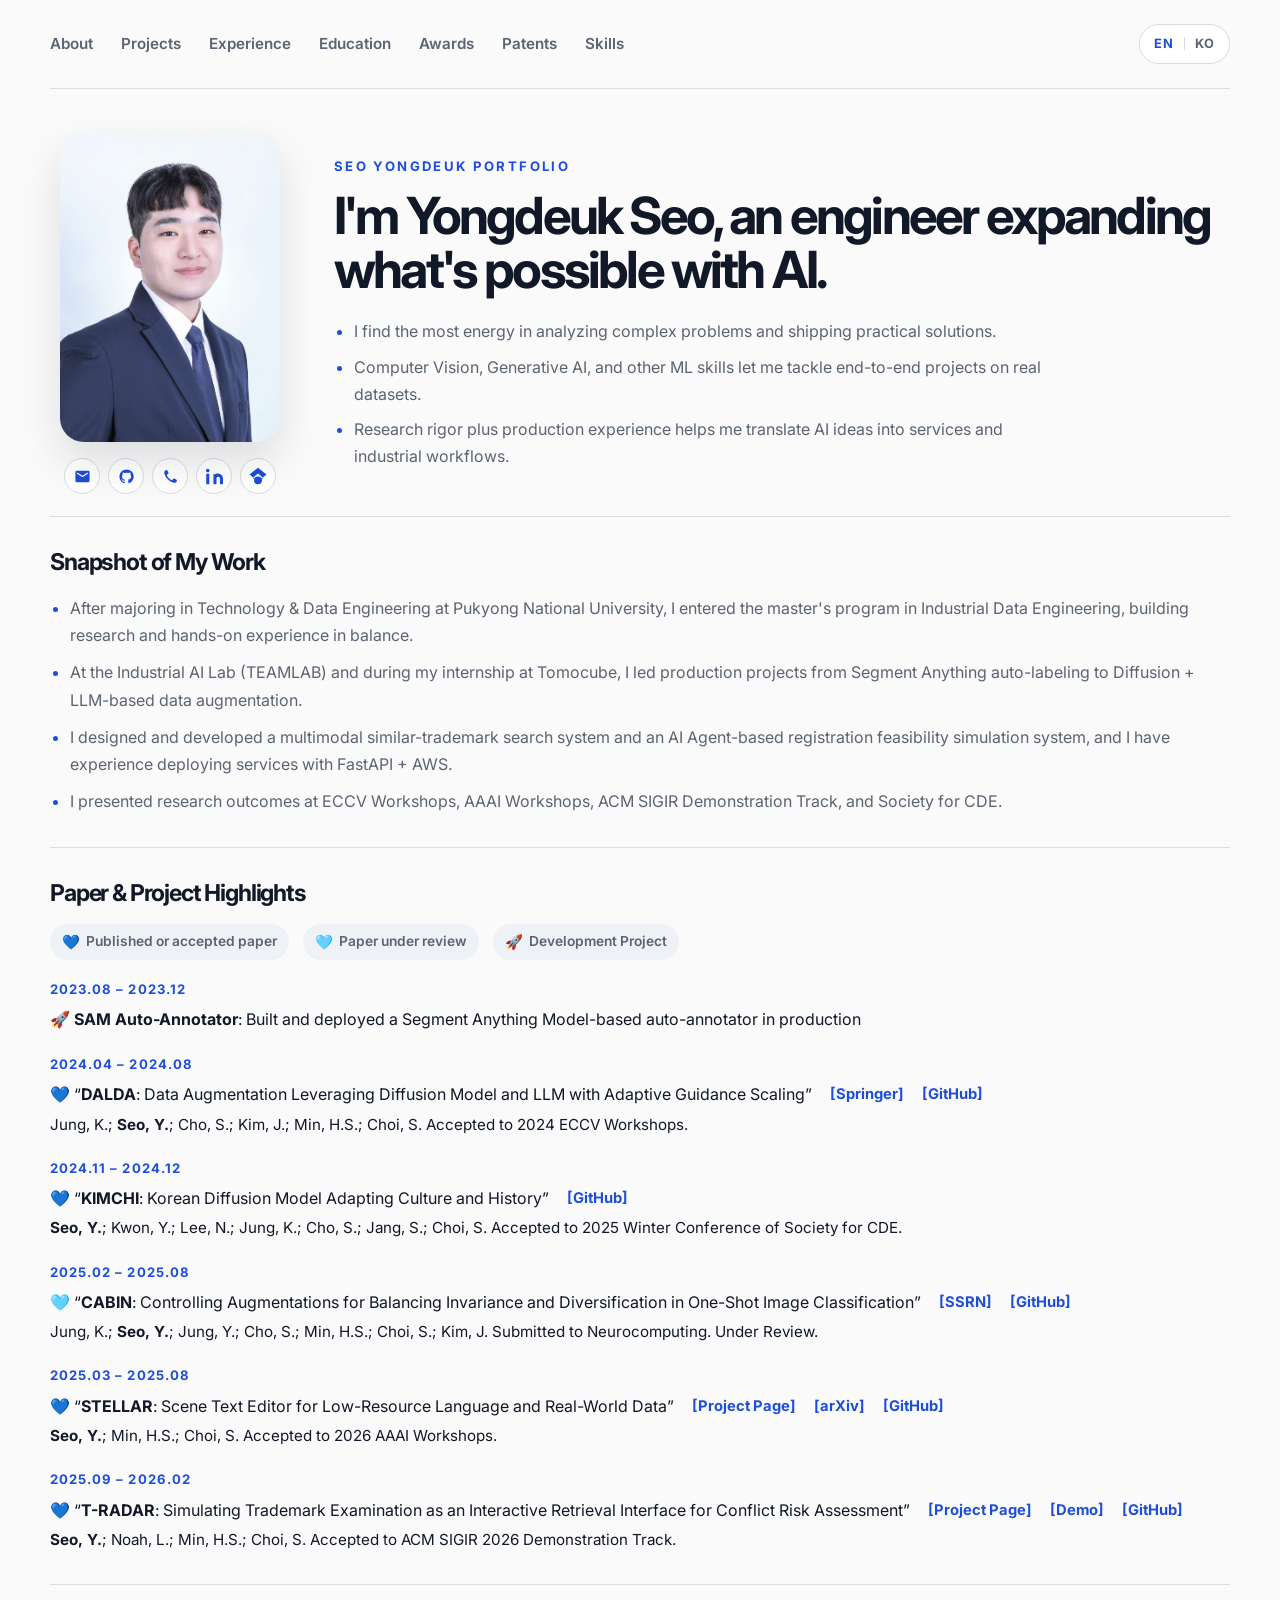
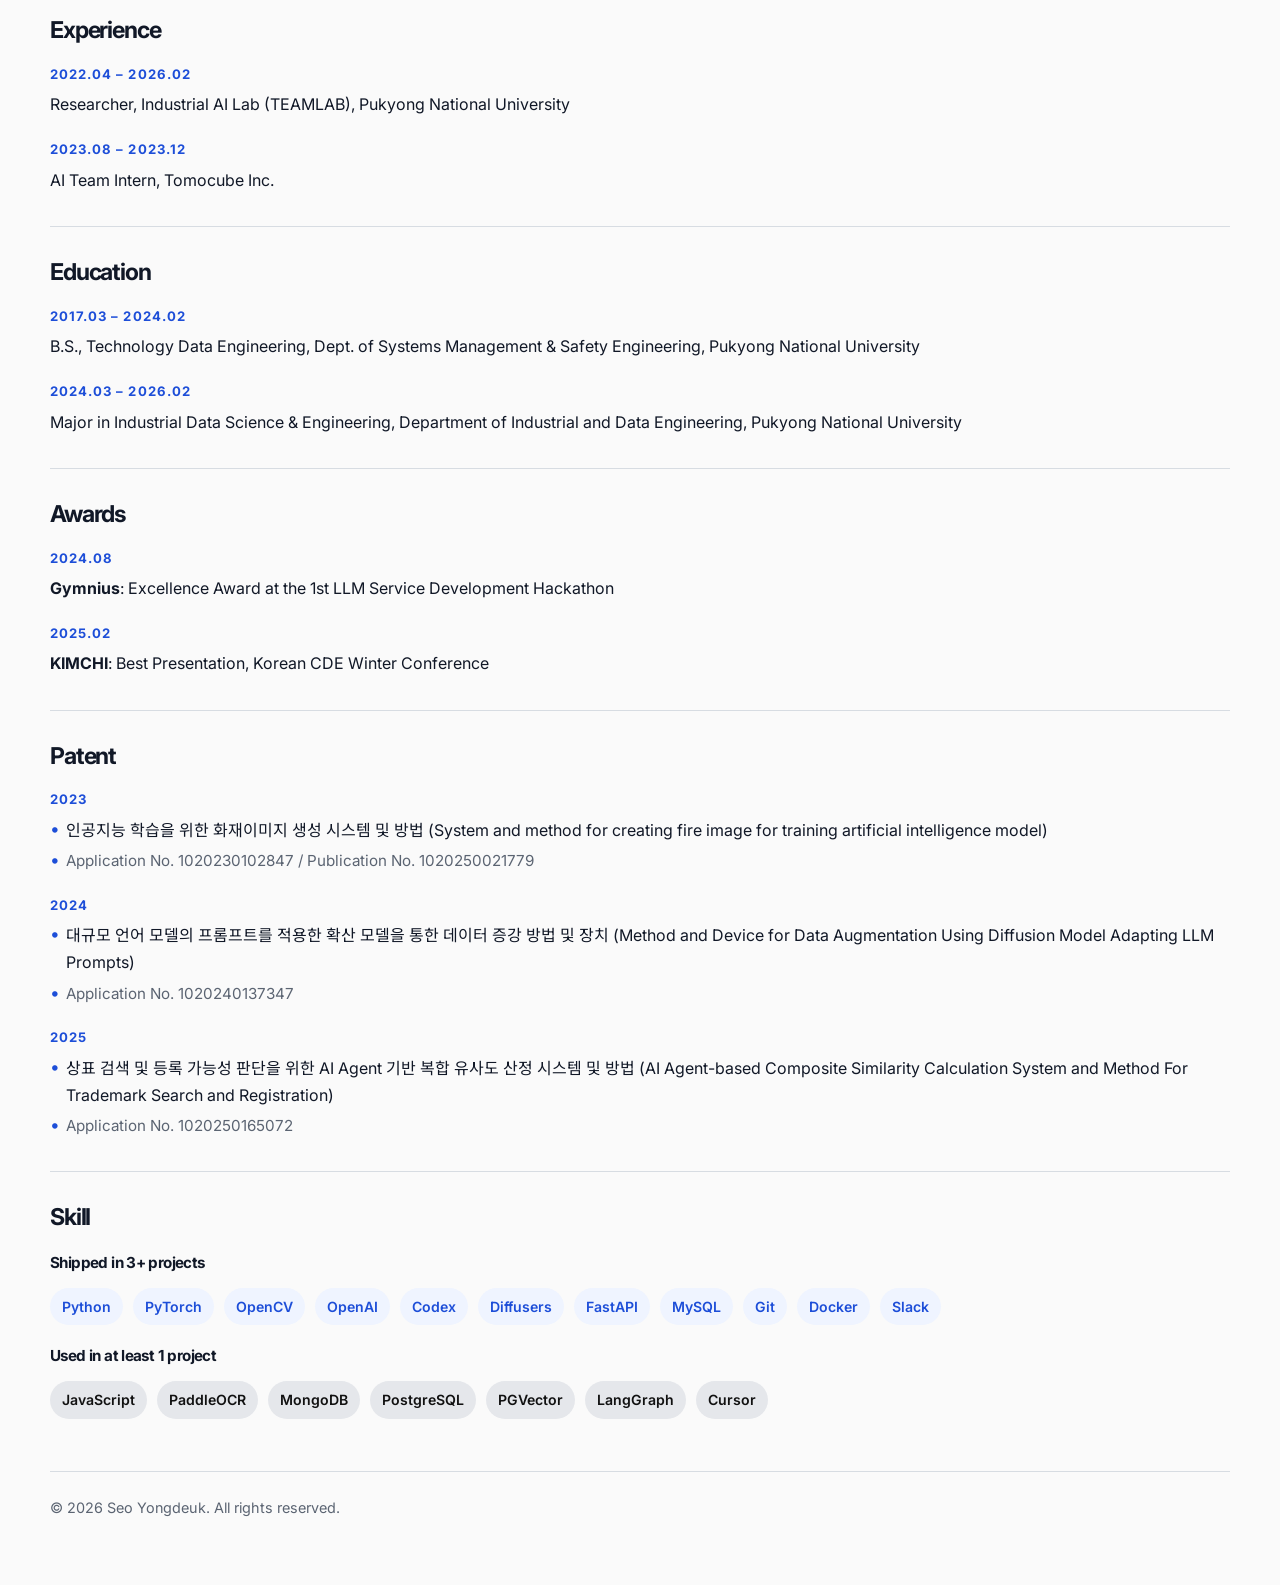
==== portfolio/index.html @ 084fa06e "Replace legacy portfolio with new portfolio page" ====
<!DOCTYPE html>
<html lang="en">
<head>
  <meta charset="utf-8">
  <meta name="viewport" content="width=device-width, initial-scale=1">
  <title>Yongdeuk Seo | Portfolio</title>
  <meta
    name="description"
    content="Browse Yongdeuk Seo's portfolio, research projects, experience, patents, and skills."
  >
  <link rel="preconnect" href="https://fonts.googleapis.com">
  <link rel="preconnect" href="https://fonts.gstatic.com" crossorigin>
  <link
    href="https://fonts.googleapis.com/css2?family=Inter:wght@400;500;600;700&family=Noto+Sans+KR:wght@400;500;600;700&display=swap"
    rel="stylesheet"
  >
  <link rel="stylesheet" href="./styles.css">
</head>
<body>
  <div class="page">
    <header class="hero">
      <div class="topbar">
        <nav class="topnav" aria-label="Section links">
          <a href="#about" data-nav-key="about">About</a>
          <a href="#projects" data-nav-key="projects">Projects</a>
          <a href="#experience" data-nav-key="experience">Experience</a>
          <a href="#education" data-nav-key="education">Education</a>
          <a href="#awards" data-nav-key="awards">Awards</a>
          <a href="#patents" data-nav-key="patents">Patents</a>
          <a href="#skills" data-nav-key="skills">Skills</a>
        </nav>
        <button class="lang-toggle" id="lang-toggle" type="button" aria-label="View in Korean">
          <span class="lang-option" data-lang-option="en">EN</span>
          <span class="lang-separator" aria-hidden="true"></span>
          <span class="lang-option" data-lang-option="ko">KO</span>
        </button>
      </div>

      <div class="hero-layout">
        <div class="profile-column">
          <button class="profile-photo-button" id="profile-photo-button" type="button" aria-label="Tap profile photo">
            <img src="./imgs/profile.jpg" alt="Yongdeuk Seo profile photo">
            <span class="thumbs-pop" aria-hidden="true">👍🏻</span>
          </button>

          <div class="contact-links" aria-label="Contact links">
            <a class="contact-icon-link" href="mailto:sod7050@gmail.com" aria-label="Send email">
              <svg viewBox="0 0 24 24" aria-hidden="true">
                <path d="M20 4H4a2 2 0 0 0-2 2v12a2 2 0 0 0 2 2h16a2 2 0 0 0 2-2V6a2 2 0 0 0-2-2Zm-.4 4.25-7.07 4.42a1 1 0 0 1-1.06 0L4.4 8.25A.85.85 0 0 1 5.3 6.8L12 11l6.7-4.2a.85.85 0 1 1 .9 1.45Z"/>
              </svg>
            </a>
            <a class="contact-icon-link" href="https://github.com/yongchoooon" target="_blank" rel="noreferrer noopener" aria-label="Open GitHub profile">
              <svg viewBox="0 0 24 24" aria-hidden="true">
                <path d="M12 2a10 10 0 0 0-3.16 19.49c.5.09.68-.22.68-.48v-1.68c-2.78.61-3.37-1.34-3.37-1.34-.46-1.16-1.12-1.47-1.12-1.47-.92-.62.07-.61.07-.61 1.02.07 1.56 1.05 1.56 1.05.9 1.55 2.36 1.1 2.94.84a2.13 2.13 0 0 1 .63-1.33c-2.22-.25-4.55-1.11-4.55-4.95a3.87 3.87 0 0 1 1.03-2.68 3.6 3.6 0 0 1 .1-2.64s.84-.27 2.75 1.02a9.4 9.4 0 0 1 5 0c1.91-1.29 2.75-1.02 2.75-1.02a3.6 3.6 0 0 1 .1 2.64 3.87 3.87 0 0 1 1.03 2.68c0 3.85-2.33 4.69-4.55 4.94a2.38 2.38 0 0 1 .68 1.84v2.72c0 .27.18.58.69.48A10 10 0 0 0 12 2Z"/>
              </svg>
            </a>
            <a class="contact-icon-link" href="tel:+821030468377" aria-label="Call phone number">
              <svg viewBox="0 0 24 24" aria-hidden="true">
                <path d="M20.52 16.67c-.68-.58-1.6-1.18-2.48-1.54-1.12-.46-1.82-.37-2.32.36l-.81 1.16c-.37.53-.86.68-1.42.48a12.35 12.35 0 0 1-6.6-6.6c-.2-.56-.05-1.05.48-1.42l1.16-.81c.73-.5.82-1.2.36-2.32a10.44 10.44 0 0 0-1.54-2.48C6.7 2.76 6.04 2.73 5.34 3.17L4.36 3.8c-.83.53-1.33 1.37-1.26 2.39.4 6.24 8.47 14.31 14.71 14.71 1.02.07 1.86-.43 2.39-1.26l.63-.98c.44-.7.41-1.36-.31-1.99Z"/>
              </svg>
            </a>
            <a class="contact-icon-link" href="https://www.linkedin.com/in/yongdeuk-seo-593b81262" target="_blank" rel="noreferrer noopener" aria-label="Open LinkedIn profile">
              <svg viewBox="0 0 24 24" aria-hidden="true">
                <path d="M4.98 3.5C4.98 4.88 3.87 6 2.5 6S0 4.88 0 3.5 1.12 1 2.5 1s2.48 1.12 2.48 2.5ZM.35 8h4.3v15H.35V8Zm7.07 0h4.12v2.05h.06c.57-1.08 1.98-2.22 4.08-2.22C20.05 7.83 24 10.2 24 15.3V23h-4.3v-6.83c0-1.63-.03-3.72-2.27-3.72-2.28 0-2.63 1.78-2.63 3.61V23h-4.3V8Z"/>
              </svg>
            </a>
            <a class="contact-icon-link scholar-link" href="https://scholar.google.co.kr/citations?user=XJD-jtUAAAAJ&hl=ko" target="_blank" rel="noreferrer noopener" aria-label="Open Google Scholar profile">
              <svg viewBox="0 0 24 24" aria-hidden="true">
                <path d="M12 2 1.8 10.28 12 18.56l10.2-8.28L12 2Zm0 7.08 6.35 5.2L12 19.46l-6.35-5.18L12 9.08Z"/>
                <path d="M12 22a4.76 4.76 0 1 0 0-9.52A4.76 4.76 0 0 0 12 22Z"/>
              </svg>
            </a>
          </div>
        </div>

        <div class="hero-copy">
          <p class="hero-eyebrow" id="hero-eyebrow"></p>
          <h1 class="hero-title" id="hero-title"></h1>
          <ul class="hero-bullets" id="hero-bullets"></ul>
        </div>
      </div>
    </header>

    <main>
      <section class="section" id="about">
        <h2 class="section-title" id="overview-title"></h2>
        <ul class="about-list" id="overview-list"></ul>
      </section>

      <section class="section" id="projects">
        <h2 class="section-title" id="projects-title"></h2>
        <div class="project-legend" id="projects-legend"></div>
        <div class="entry-list" id="projects-list"></div>
      </section>

      <section class="section" id="experience">
        <h2 class="section-title" id="experience-title"></h2>
        <div class="entry-list" id="experience-list"></div>
      </section>

      <section class="section" id="education">
        <h2 class="section-title" id="education-title"></h2>
        <div class="entry-list" id="education-list"></div>
      </section>

      <section class="section" id="awards">
        <h2 class="section-title" id="awards-title"></h2>
        <div class="entry-list" id="awards-list"></div>
      </section>

      <section class="section" id="patents">
        <h2 class="section-title" id="patents-title"></h2>
        <div class="entry-list" id="patents-list"></div>
      </section>

      <section class="section" id="skills">
        <h2 class="section-title" id="skills-title"></h2>
        <div class="skill-groups" id="skill-groups"></div>
      </section>
    </main>

    <footer class="footer" id="footer-text"></footer>
  </div>

  <script src="./app.js"></script>
</body>
</html>
---- portfolio/styles.css ----
:root {
  color-scheme: light;
  --page-bg: #fafafa;
  --panel: #ffffff;
  --text: #111827;
  --muted: #5b6472;
  --line: #d7dce2;
  --accent: #1d4ed8;
  --accent-soft: #eff4ff;
  --shadow: 0 20px 40px rgba(15, 23, 42, 0.12);
}

* {
  box-sizing: border-box;
}

html {
  scroll-behavior: smooth;
}

body {
  margin: 0;
  background: var(--page-bg);
  color: var(--text);
  font-family: "Inter", "Noto Sans KR", -apple-system, BlinkMacSystemFont, "Segoe UI", sans-serif;
  line-height: 1.7;
}

a {
  color: inherit;
  text-decoration: none;
}

button {
  font: inherit;
}

.page {
  width: min(1180px, calc(100vw - 48px));
  margin: 0 auto;
  padding: 24px 0 64px;
}

.topbar {
  display: flex;
  align-items: center;
  justify-content: space-between;
  gap: 20px;
  padding-bottom: 24px;
  border-bottom: 1px solid var(--line);
}

.topnav {
  display: flex;
  flex-wrap: wrap;
  gap: 28px;
}

.topnav a {
  font-size: 0.95rem;
  font-weight: 600;
  color: var(--muted);
}

.topnav a:hover,
.topnav a:focus-visible {
  color: var(--accent);
}

.lang-toggle {
  display: inline-flex;
  align-items: center;
  gap: 10px;
  padding: 8px 14px;
  border: 1px solid var(--line);
  border-radius: 999px;
  background: #fff;
  color: var(--muted);
  cursor: pointer;
}

.lang-option {
  font-size: 0.8rem;
  font-weight: 700;
  letter-spacing: 0.08em;
}

.lang-separator {
  width: 1px;
  height: 13px;
  background: var(--line);
}

.lang-toggle[data-active-lang="en"] [data-lang-option="en"],
.lang-toggle[data-active-lang="ko"] [data-lang-option="ko"] {
  color: var(--accent);
}

.hero-layout {
  display: grid;
  grid-template-columns: 240px minmax(0, 1fr);
  gap: 44px;
  align-items: center;
  padding-top: 42px;
  padding-bottom: 22px;
}

.profile-column {
  display: grid;
  gap: 16px;
  justify-items: center;
}

.profile-photo-button {
  position: relative;
  width: 220px;
  border: 0;
  border-radius: 24px;
  padding: 0;
  background: transparent;
  box-shadow: var(--shadow);
  cursor: pointer;
  overflow: hidden;
}

.profile-photo-button img {
  display: block;
  width: 100%;
  height: auto;
  cursor: pointer;
}

.thumbs-pop {
  position: absolute;
  top: 50%;
  left: 50%;
  font-size: 2.6rem;
  opacity: 0;
  pointer-events: none;
  transform: translate(-50%, -30%) scale(0.5);
  filter: drop-shadow(0 8px 12px rgba(0, 0, 0, 0.25));
}

.thumbs-pop.is-active {
  animation: thumbs-burst 0.9s ease-out forwards;
}

@keyframes thumbs-burst {
  0% {
    transform: translate(-50%, -30%) scale(0.4) rotate(0deg);
    opacity: 0;
  }

  25% {
    transform: translate(-50%, -70%) scale(1.05) rotate(-12deg);
    opacity: 1;
  }

  55% {
    transform: translate(-46%, -105%) scale(1) rotate(10deg);
    opacity: 1;
  }

  100% {
    transform: translate(-50%, -160%) scale(1) rotate(0deg);
    opacity: 0;
  }
}

.hero-copy {
  min-width: 0;
}

.hero-eyebrow {
  margin: 0 0 12px;
  font-size: 0.82rem;
  font-weight: 700;
  letter-spacing: 0.18em;
  text-transform: uppercase;
  color: var(--accent);
}

.hero-title {
  margin: 0;
  font-size: clamp(2.15rem, 4vw, 3.4rem);
  line-height: 1.05;
  letter-spacing: -0.055em;
}

.hero-bullets {
  margin: 22px 0 0;
  padding-left: 20px;
  max-width: 72ch;
  color: var(--muted);
  display: grid;
  gap: 8px;
}

.hero-bullets li::marker,
.about-list li::marker {
  color: var(--accent);
}

.contact-links {
  display: flex;
  flex-wrap: wrap;
  justify-content: center;
  gap: 8px;
}

.contact-icon-link {
  display: inline-flex;
  align-items: center;
  justify-content: center;
  width: 36px;
  height: 36px;
  border: 1px solid var(--line);
  border-radius: 999px;
  background: var(--panel);
  color: var(--accent);
  transition: transform 0.2s ease, border-color 0.2s ease, background-color 0.2s ease;
}

.contact-icon-link svg {
  width: 17px;
  height: 17px;
  fill: currentColor;
}

.contact-icon-link:hover,
.contact-icon-link:focus-visible {
  background: var(--accent-soft);
  border-color: rgba(29, 78, 216, 0.35);
  transform: translateY(-2px);
}

.scholar-link svg {
  width: 20px;
  height: 20px;
}

.section {
  padding: 32px 0;
  border-top: 1px solid var(--line);
}

.section-title {
  margin: 0;
  font-size: 1.45rem;
  line-height: 1.2;
  letter-spacing: -0.05em;
}

.about-list {
  margin: 18px 0 0;
  padding-left: 20px;
  display: grid;
  gap: 10px;
  color: var(--muted);
}

.about-list strong,
.entry-text strong {
  color: var(--text);
  font-weight: 700;
}

.entry-list {
  margin-top: 18px;
  display: grid;
  gap: 20px;
}

.project-legend {
  display: flex;
  flex-wrap: wrap;
  gap: 10px 14px;
  margin-top: 16px;
}

.project-legend-badge {
  display: inline-flex;
  align-items: center;
  gap: 6px;
  padding: 6px 12px;
  border-radius: 999px;
  background: #eef2f7;
  color: var(--muted);
  font-size: 0.86rem;
  font-weight: 600;
}

.project-legend-icon {
  font-size: 0.9rem;
  line-height: 1;
}

.entry-date {
  display: block;
  margin-bottom: 6px;
  font-size: 0.82rem;
  font-weight: 700;
  letter-spacing: 0.08em;
  text-transform: uppercase;
  color: var(--accent);
}

.entry-text {
  margin: 0;
  color: var(--text);
  font-size: 1rem;
}

.project-title-row {
  display: flex;
  flex-wrap: wrap;
  align-items: center;
  gap: 0 8px;
}

.project-title-text {
  min-width: 0;
}

.project-meta {
  margin: 4px 0 0;
  color: var(--text);
  font-size: 0.95rem;
  font-weight: 400;
  line-height: 1.6;
}

.project-meta strong {
  color: var(--text);
  font-weight: 700;
}

.patent-line {
  position: relative;
  margin: 0;
  padding-left: 16px;
}

.patent-line::before {
  content: '•';
  position: absolute;
  left: 0;
  top: 0.18em;
  color: var(--accent);
  font-size: 1.1rem;
  line-height: 1;
}

.patent-meta {
  margin-top: 4px;
  color: var(--muted);
  font-size: 0.95rem;
}

.entry-link {
  display: inline-flex;
  align-items: center;
  margin-left: 10px;
  font-size: 0.92rem;
  font-weight: 700;
  color: var(--accent);
  white-space: nowrap;
}

.skill-groups {
  margin-top: 18px;
  display: grid;
  gap: 18px;
}

.skill-group-title {
  margin: 0 0 12px;
  font-size: 0.95rem;
  font-weight: 700;
  letter-spacing: -0.04em;
}

.tag-list {
  display: flex;
  flex-wrap: wrap;
  gap: 10px;
}

.skill-tag {
  display: inline-flex;
  align-items: center;
  padding: 7px 12px;
  border-radius: 999px;
  background: var(--accent-soft);
  color: var(--accent);
  font-size: 0.88rem;
  font-weight: 600;
}

.skill-tag-secondary {
  background: #e5e7eb;
  color: #111111;
}

.footer {
  margin-top: 20px;
  padding-top: 24px;
  border-top: 1px solid var(--line);
  font-size: 0.9rem;
  color: var(--muted);
}

@media (max-width: 640px) {
  .page {
    width: min(100vw - 32px, 1180px);
  }

  .topbar {
    display: grid;
    gap: 16px;
  }

  .lang-toggle {
    width: fit-content;
  }

  .hero-layout {
    grid-template-columns: 1fr;
    gap: 28px;
    padding-top: 32px;
  }

  .profile-photo-button {
    width: 200px;
  }
}
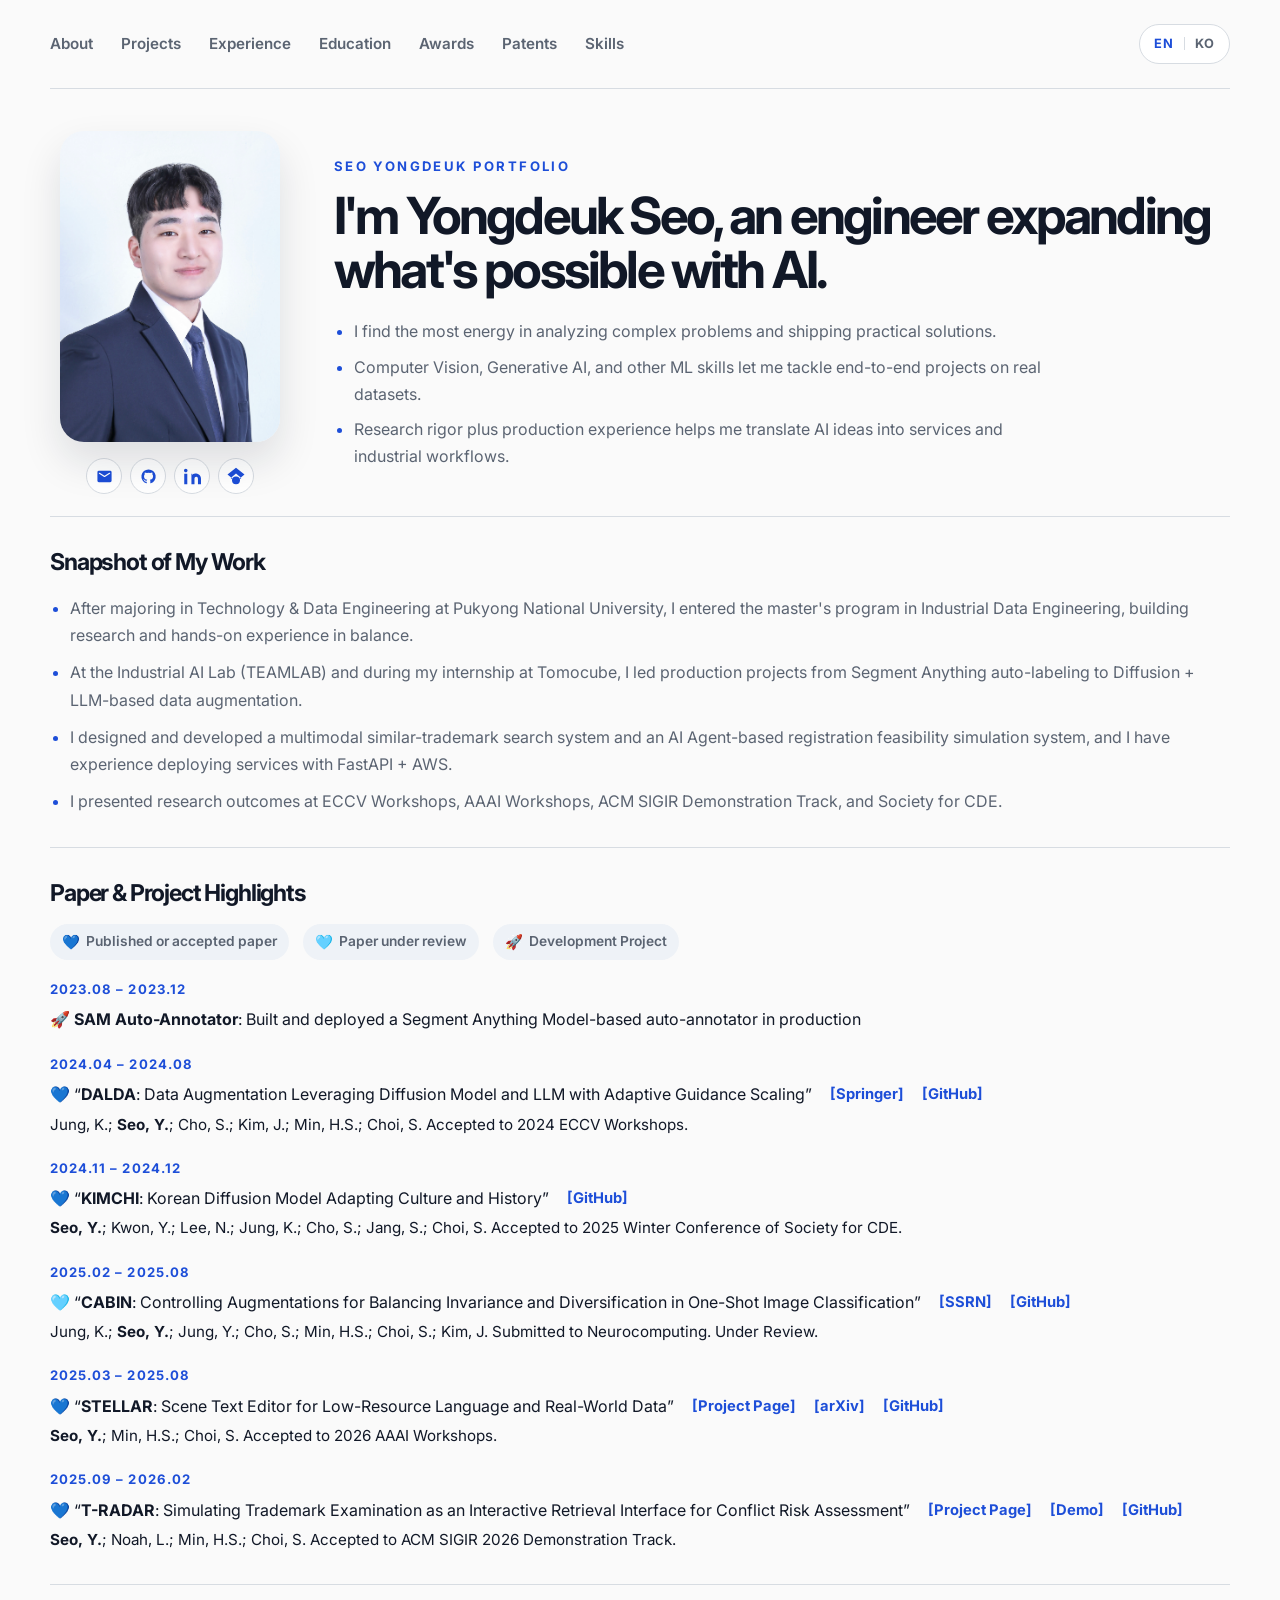
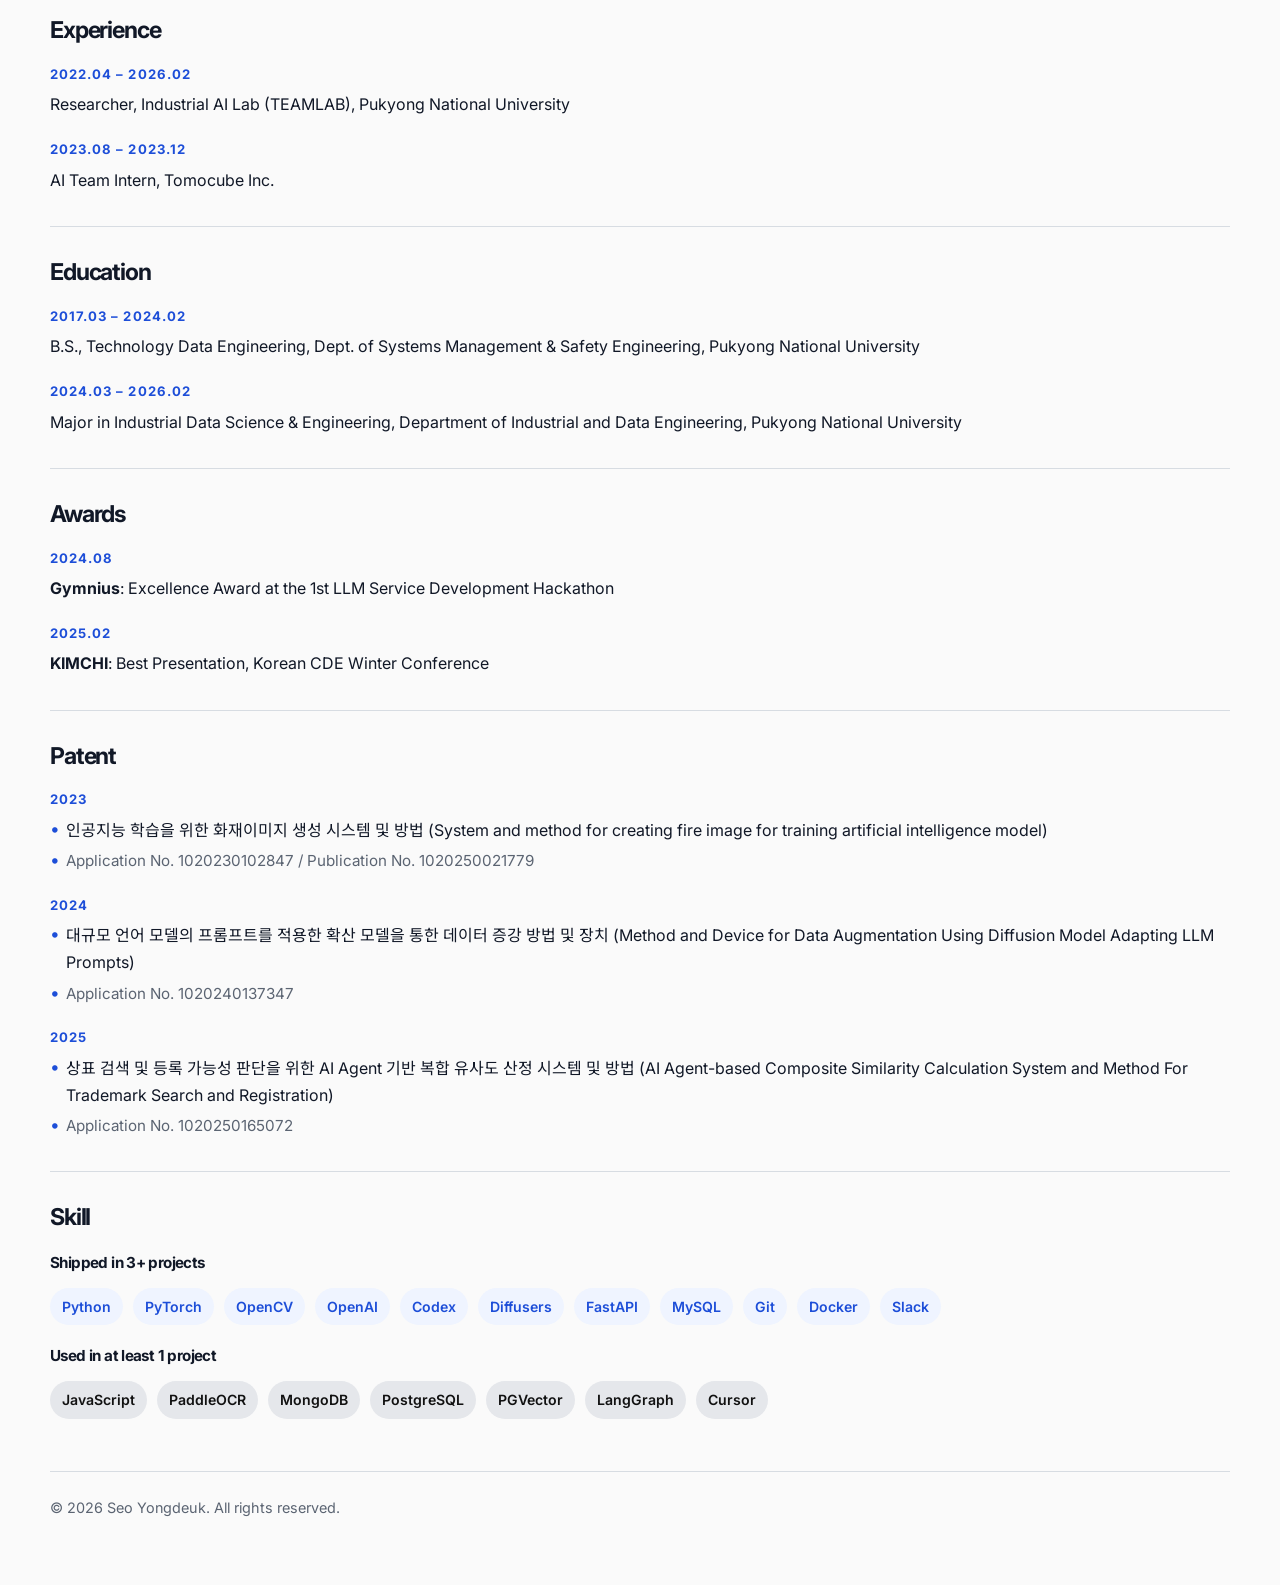
==== commit db4bef1b: "Remove phone contact button from portfolio" ====
--- a/portfolio/index.html
+++ b/portfolio/index.html
@@ -52,11 +52,6 @@
             <a class="contact-icon-link" href="https://github.com/yongchoooon" target="_blank" rel="noreferrer noopener" aria-label="Open GitHub profile">
               <svg viewBox="0 0 24 24" aria-hidden="true">
                 <path d="M12 2a10 10 0 0 0-3.16 19.49c.5.09.68-.22.68-.48v-1.68c-2.78.61-3.37-1.34-3.37-1.34-.46-1.16-1.12-1.47-1.12-1.47-.92-.62.07-.61.07-.61 1.02.07 1.56 1.05 1.56 1.05.9 1.55 2.36 1.1 2.94.84a2.13 2.13 0 0 1 .63-1.33c-2.22-.25-4.55-1.11-4.55-4.95a3.87 3.87 0 0 1 1.03-2.68 3.6 3.6 0 0 1 .1-2.64s.84-.27 2.75 1.02a9.4 9.4 0 0 1 5 0c1.91-1.29 2.75-1.02 2.75-1.02a3.6 3.6 0 0 1 .1 2.64 3.87 3.87 0 0 1 1.03 2.68c0 3.85-2.33 4.69-4.55 4.94a2.38 2.38 0 0 1 .68 1.84v2.72c0 .27.18.58.69.48A10 10 0 0 0 12 2Z"/>
-              </svg>
-            </a>
-            <a class="contact-icon-link" href="tel:+821030468377" aria-label="Call phone number">
-              <svg viewBox="0 0 24 24" aria-hidden="true">
-                <path d="M20.52 16.67c-.68-.58-1.6-1.18-2.48-1.54-1.12-.46-1.82-.37-2.32.36l-.81 1.16c-.37.53-.86.68-1.42.48a12.35 12.35 0 0 1-6.6-6.6c-.2-.56-.05-1.05.48-1.42l1.16-.81c.73-.5.82-1.2.36-2.32a10.44 10.44 0 0 0-1.54-2.48C6.7 2.76 6.04 2.73 5.34 3.17L4.36 3.8c-.83.53-1.33 1.37-1.26 2.39.4 6.24 8.47 14.31 14.71 14.71 1.02.07 1.86-.43 2.39-1.26l.63-.98c.44-.7.41-1.36-.31-1.99Z"/>
               </svg>
             </a>
             <a class="contact-icon-link" href="https://www.linkedin.com/in/yongdeuk-seo-593b81262" target="_blank" rel="noreferrer noopener" aria-label="Open LinkedIn profile">
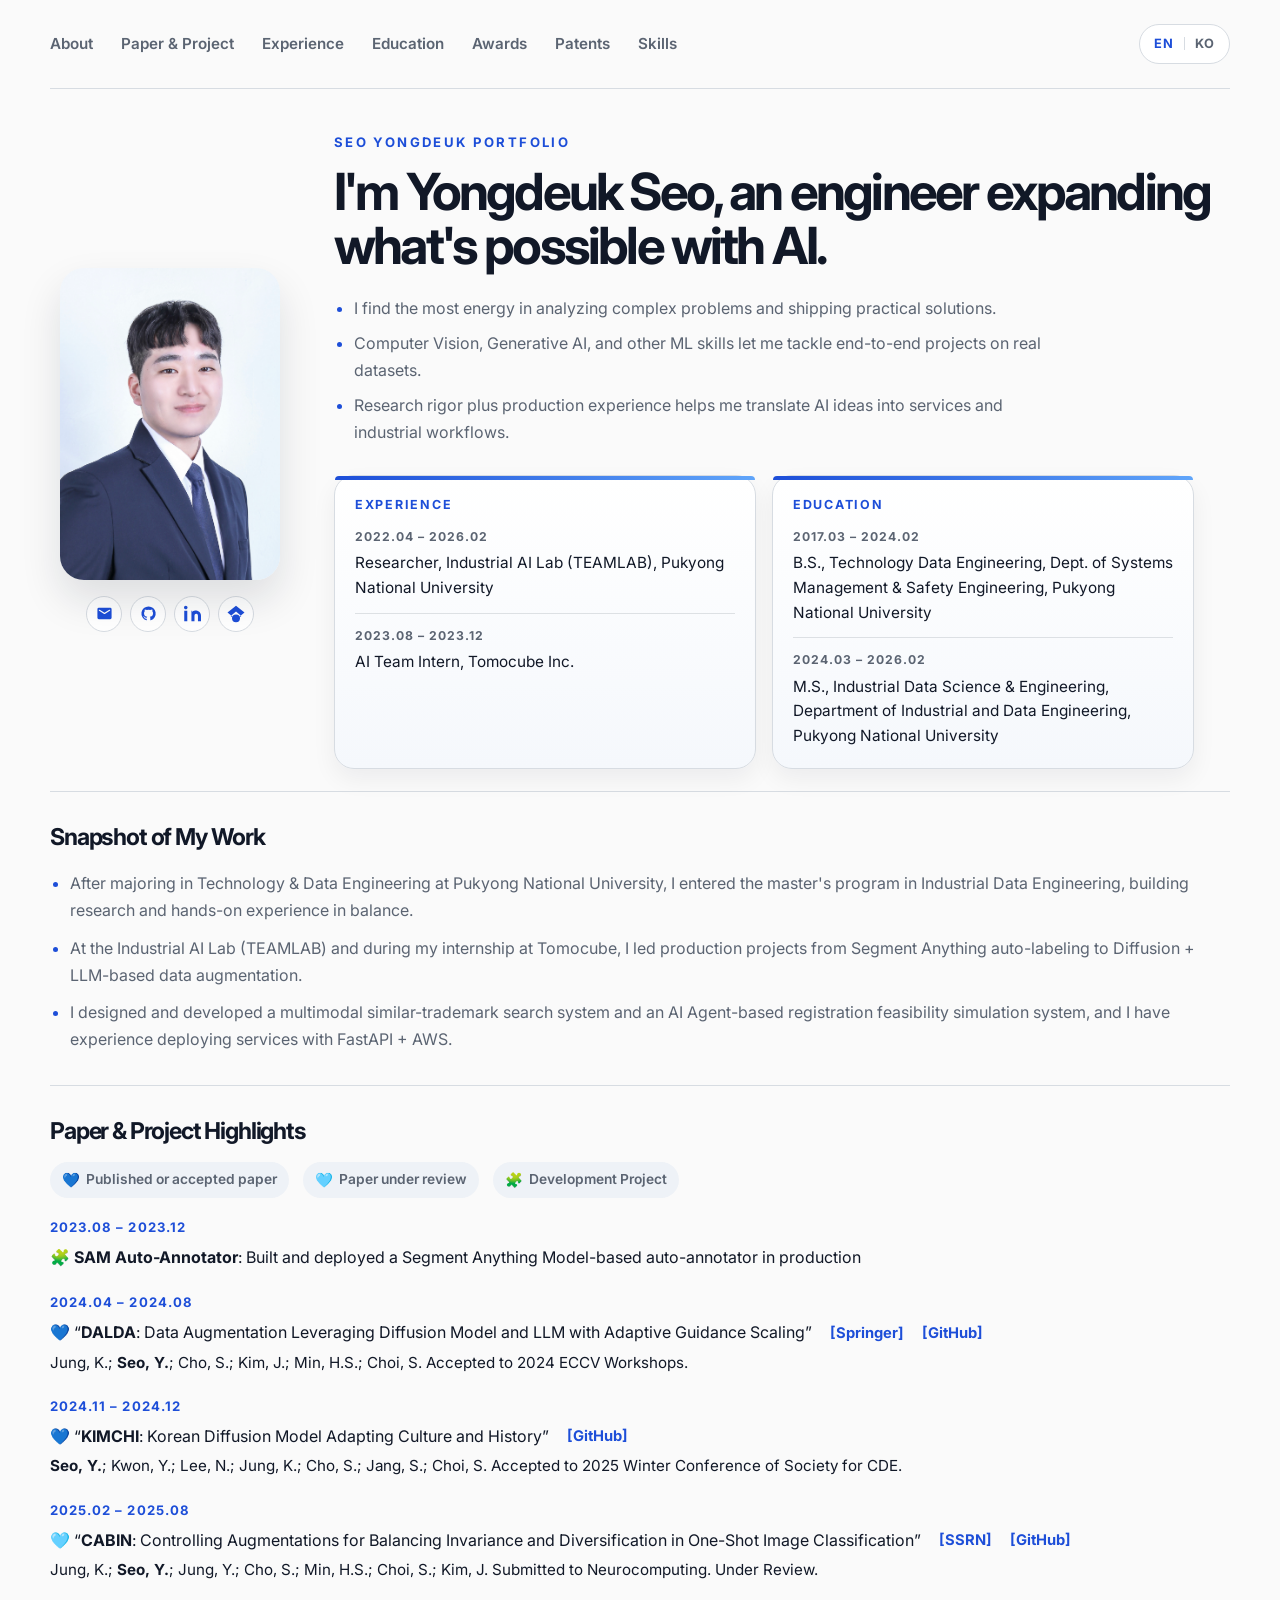
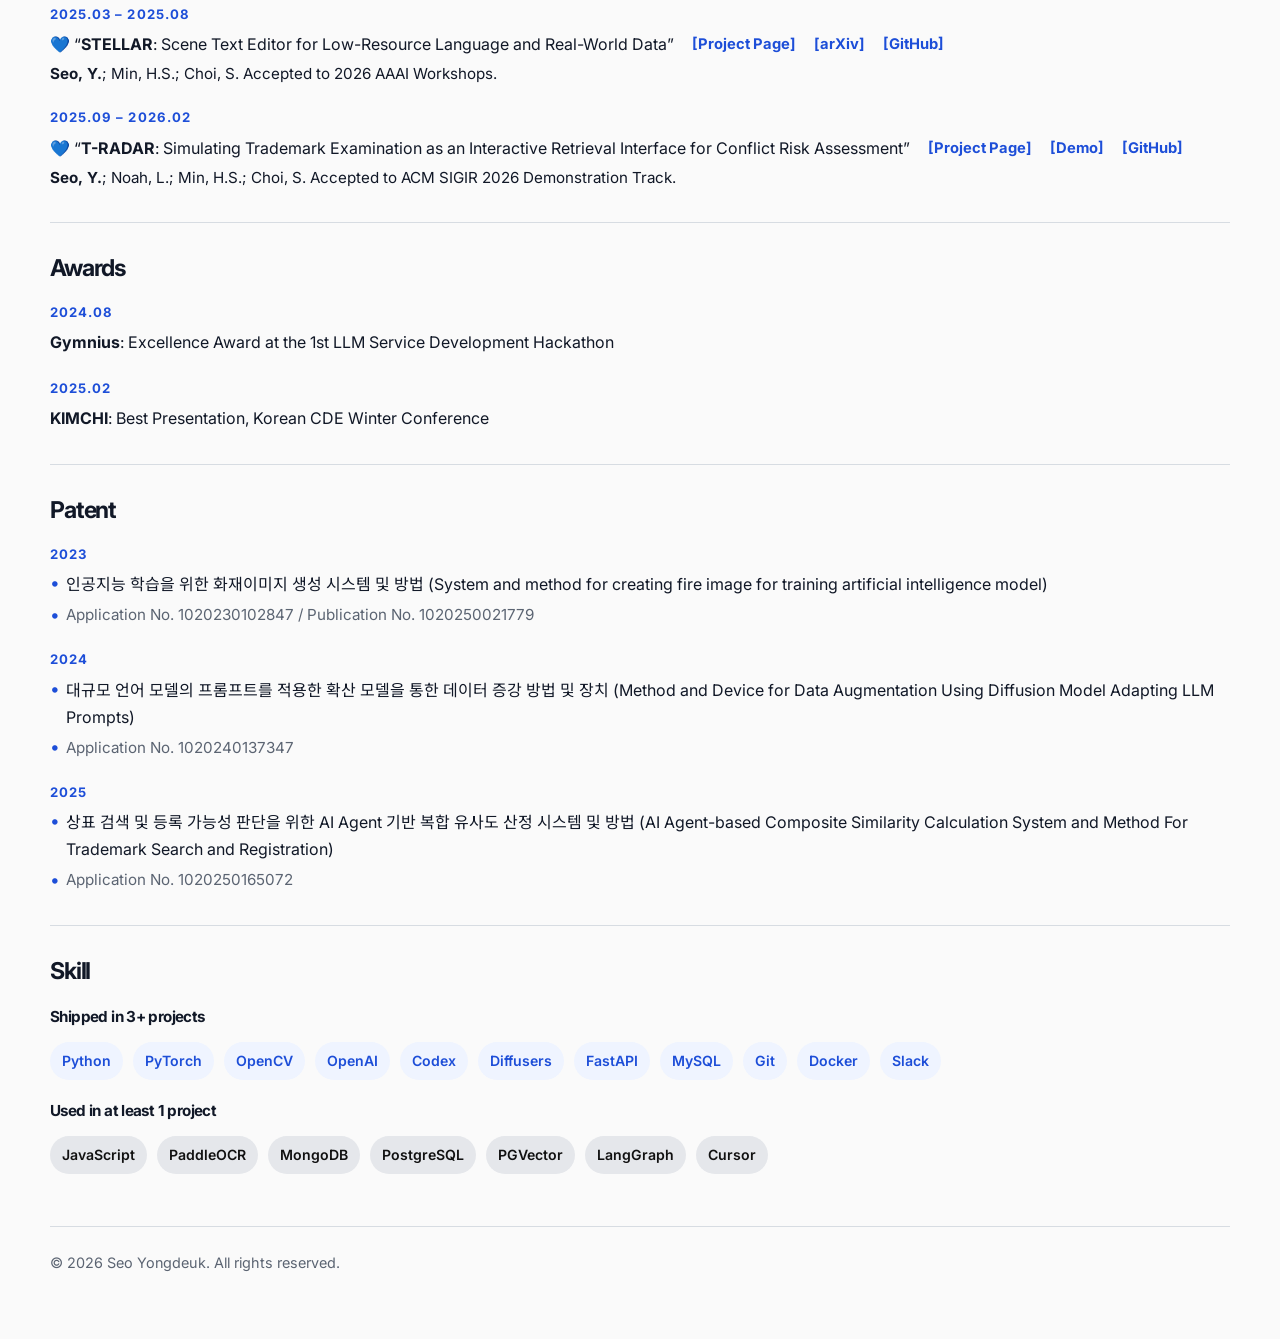
==== commit f73b804a: "Update portfolio hero summary layout" ====
--- a/portfolio/index.html
+++ b/portfolio/index.html
@@ -72,6 +72,16 @@
           <p class="hero-eyebrow" id="hero-eyebrow"></p>
           <h1 class="hero-title" id="hero-title"></h1>
           <ul class="hero-bullets" id="hero-bullets"></ul>
+          <div class="hero-profile-grid">
+            <section class="hero-profile-card" aria-labelledby="hero-experience-title">
+              <p class="hero-profile-heading" id="hero-experience-title"></p>
+              <div class="hero-profile-list" id="hero-experience-list"></div>
+            </section>
+            <section class="hero-profile-card" aria-labelledby="hero-education-title">
+              <p class="hero-profile-heading" id="hero-education-title"></p>
+              <div class="hero-profile-list" id="hero-education-list"></div>
+            </section>
+          </div>
         </div>
       </div>
     </header>
@@ -88,6 +98,7 @@
         <div class="entry-list" id="projects-list"></div>
       </section>
 
+      <!--
       <section class="section" id="experience">
         <h2 class="section-title" id="experience-title"></h2>
         <div class="entry-list" id="experience-list"></div>
@@ -97,6 +108,7 @@
         <h2 class="section-title" id="education-title"></h2>
         <div class="entry-list" id="education-list"></div>
       </section>
+      -->
 
       <section class="section" id="awards">
         <h2 class="section-title" id="awards-title"></h2>
--- a/portfolio/styles.css
+++ b/portfolio/styles.css
@@ -201,6 +201,78 @@
   color: var(--accent);
 }
 
+.hero-profile-grid {
+  margin-top: 28px;
+  display: grid;
+  grid-template-columns: repeat(2, minmax(0, 1fr));
+  gap: 16px;
+  max-width: 860px;
+}
+
+.hero-profile-card {
+  position: relative;
+  padding: 18px 20px 20px;
+  border: 1px solid var(--line);
+  border-radius: 20px;
+  background: linear-gradient(180deg, #ffffff 0%, #f5f8fc 100%);
+  box-shadow: 0 10px 24px rgba(15, 23, 42, 0.06);
+}
+
+.hero-profile-card::before {
+  content: '';
+  position: absolute;
+  top: 0;
+  left: 0;
+  right: 0;
+  height: 4px;
+  border-radius: 20px 20px 0 0;
+  background: linear-gradient(90deg, var(--accent) 0%, #60a5fa 100%);
+}
+
+.hero-profile-heading {
+  margin: 0 0 12px;
+  font-size: 0.78rem;
+  font-weight: 700;
+  letter-spacing: 0.14em;
+  text-transform: uppercase;
+  color: var(--accent);
+}
+
+.hero-profile-list {
+  display: grid;
+  gap: 12px;
+}
+
+.hero-profile-item {
+  display: grid;
+  gap: 4px;
+}
+
+.hero-profile-item + .hero-profile-item {
+  padding-top: 12px;
+  border-top: 1px solid rgba(91, 100, 114, 0.18);
+}
+
+.hero-profile-date {
+  font-size: 0.76rem;
+  font-weight: 700;
+  letter-spacing: 0.08em;
+  text-transform: uppercase;
+  color: var(--muted);
+}
+
+.hero-profile-text {
+  margin: 0;
+  color: var(--text);
+  font-size: 0.96rem;
+  line-height: 1.6;
+}
+
+.hero-profile-text strong {
+  color: var(--text);
+  font-weight: 700;
+}
+
 .contact-links {
   display: flex;
   flex-wrap: wrap;
@@ -430,6 +502,10 @@
     padding-top: 32px;
   }
 
+  .hero-profile-grid {
+    grid-template-columns: 1fr;
+  }
+
   .profile-photo-button {
     width: 200px;
   }
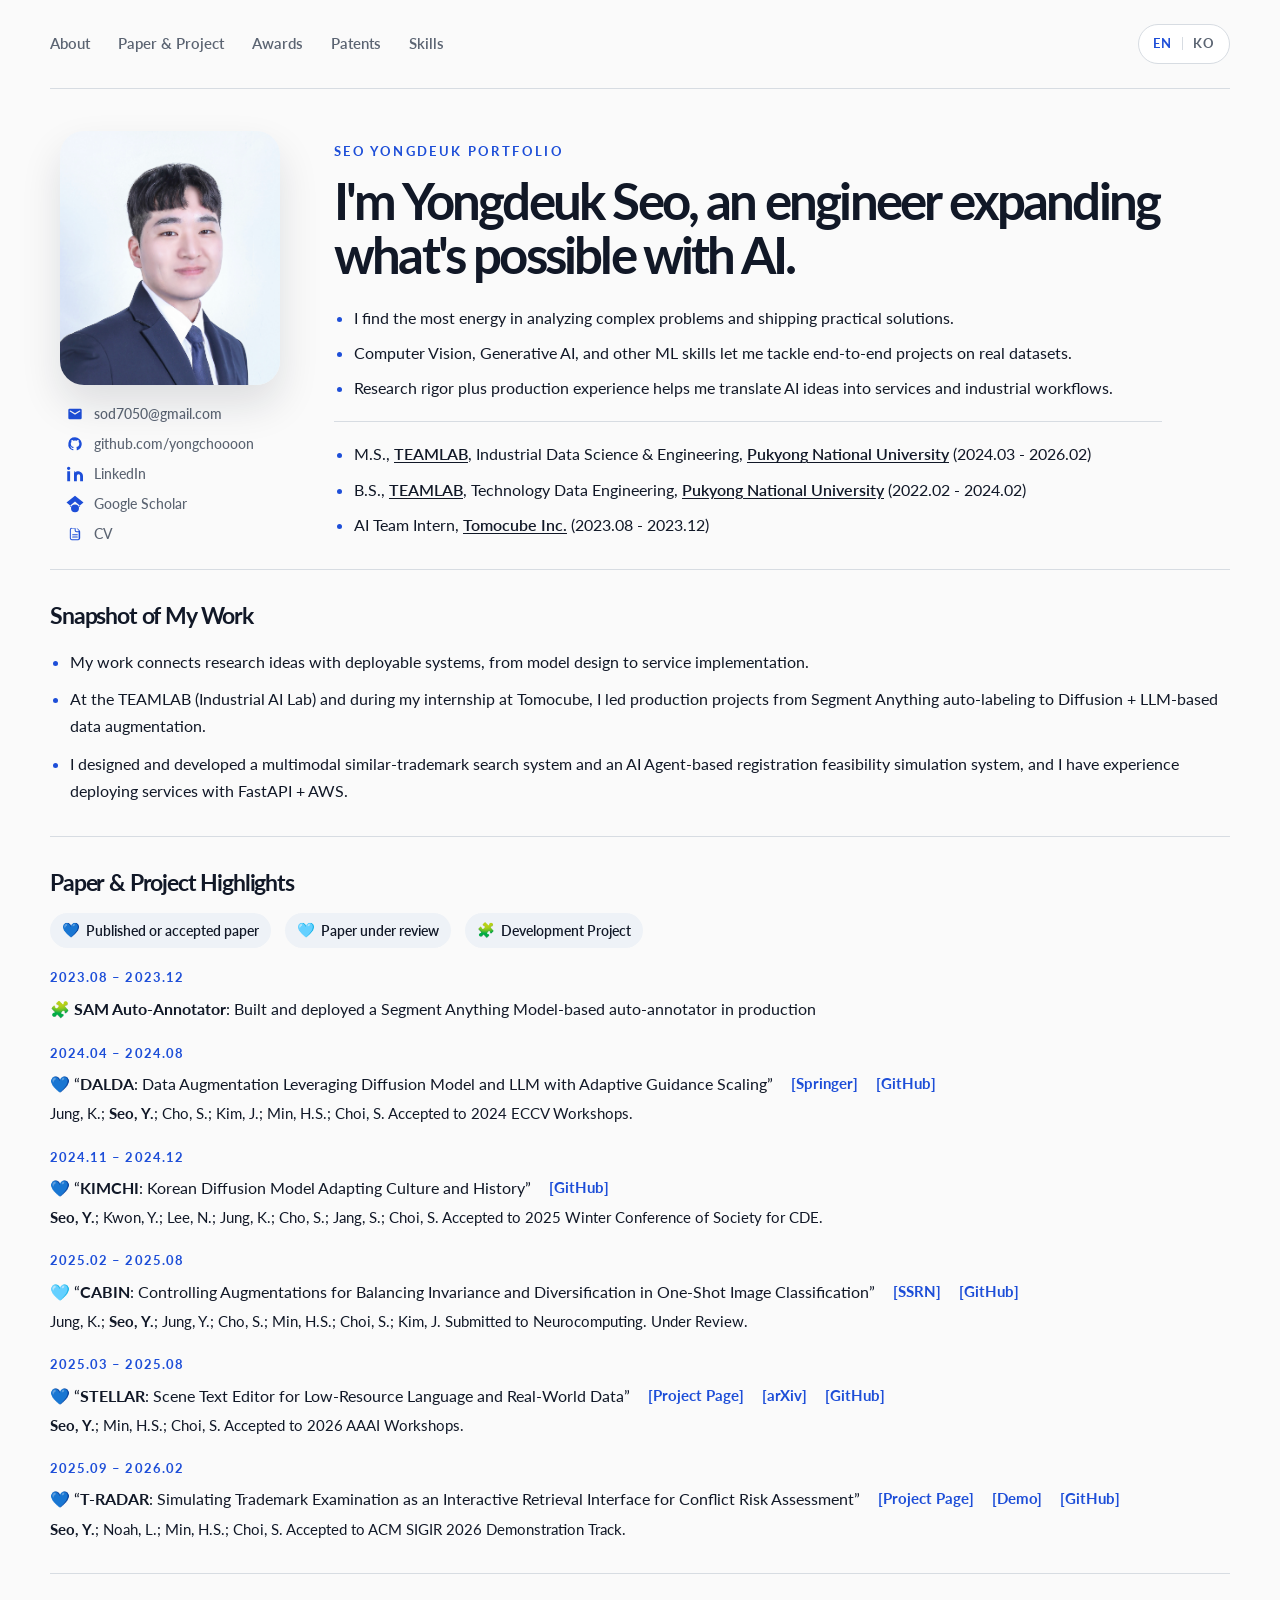
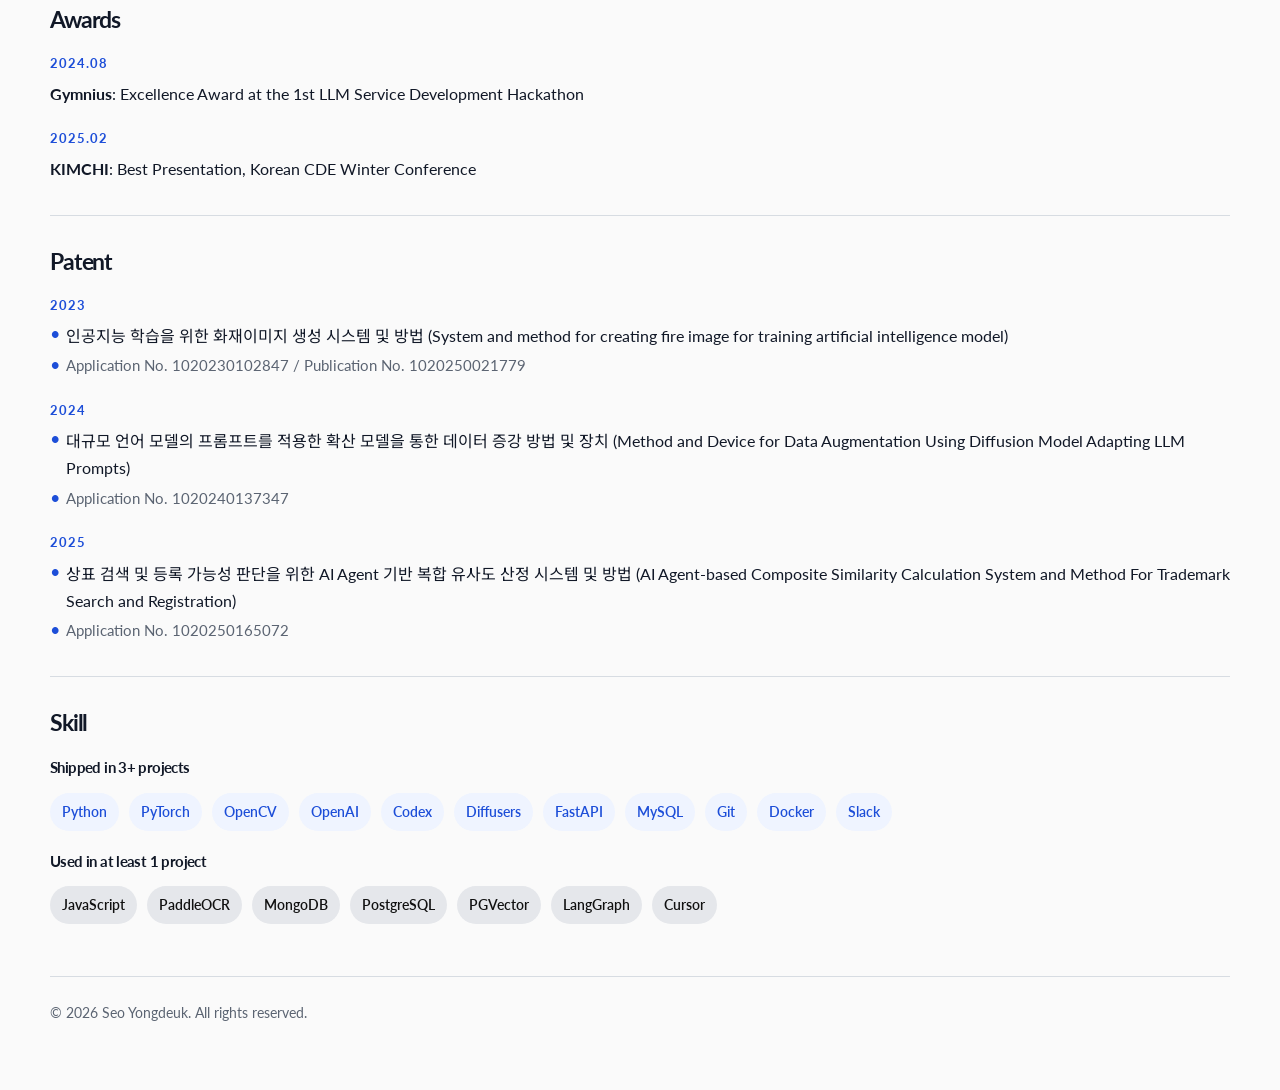
==== commit ec8fd55e: "Refine portfolio hero and contact layout" ====
--- a/portfolio/index.html
+++ b/portfolio/index.html
@@ -11,7 +11,7 @@
   <link rel="preconnect" href="https://fonts.googleapis.com">
   <link rel="preconnect" href="https://fonts.gstatic.com" crossorigin>
   <link
-    href="https://fonts.googleapis.com/css2?family=Inter:wght@400;500;600;700&family=Noto+Sans+KR:wght@400;500;600;700&display=swap"
+    href="https://fonts.googleapis.com/css2?family=Lato:wght@400;700&family=Noto+Sans+KR:wght@400;500;600;700&display=swap"
     rel="stylesheet"
   >
   <link rel="stylesheet" href="./styles.css">
@@ -23,8 +23,6 @@
         <nav class="topnav" aria-label="Section links">
           <a href="#about" data-nav-key="about">About</a>
           <a href="#projects" data-nav-key="projects">Projects</a>
-          <a href="#experience" data-nav-key="experience">Experience</a>
-          <a href="#education" data-nav-key="education">Education</a>
           <a href="#awards" data-nav-key="awards">Awards</a>
           <a href="#patents" data-nav-key="patents">Patents</a>
           <a href="#skills" data-nav-key="skills">Skills</a>
@@ -39,31 +37,52 @@
       <div class="hero-layout">
         <div class="profile-column">
           <button class="profile-photo-button" id="profile-photo-button" type="button" aria-label="Tap profile photo">
-            <img src="./imgs/profile.jpg" alt="Yongdeuk Seo profile photo">
+            <img src="./imgs/profile_crop.jpg" alt="Yongdeuk Seo profile photo">
             <span class="thumbs-pop" aria-hidden="true">👍🏻</span>
           </button>
 
           <div class="contact-links" aria-label="Contact links">
             <a class="contact-icon-link" href="mailto:sod7050@gmail.com" aria-label="Send email">
-              <svg viewBox="0 0 24 24" aria-hidden="true">
-                <path d="M20 4H4a2 2 0 0 0-2 2v12a2 2 0 0 0 2 2h16a2 2 0 0 0 2-2V6a2 2 0 0 0-2-2Zm-.4 4.25-7.07 4.42a1 1 0 0 1-1.06 0L4.4 8.25A.85.85 0 0 1 5.3 6.8L12 11l6.7-4.2a.85.85 0 1 1 .9 1.45Z"/>
-              </svg>
+              <span class="contact-icon-shell" aria-hidden="true">
+                <svg viewBox="0 0 24 24">
+                  <path d="M20 4H4a2 2 0 0 0-2 2v12a2 2 0 0 0 2 2h16a2 2 0 0 0 2-2V6a2 2 0 0 0-2-2Zm-.4 4.25-7.07 4.42a1 1 0 0 1-1.06 0L4.4 8.25A.85.85 0 0 1 5.3 6.8L12 11l6.7-4.2a.85.85 0 1 1 .9 1.45Z"/>
+                </svg>
+              </span>
+              <span class="contact-link-text">sod7050@gmail.com</span>
             </a>
             <a class="contact-icon-link" href="https://github.com/yongchoooon" target="_blank" rel="noreferrer noopener" aria-label="Open GitHub profile">
-              <svg viewBox="0 0 24 24" aria-hidden="true">
-                <path d="M12 2a10 10 0 0 0-3.16 19.49c.5.09.68-.22.68-.48v-1.68c-2.78.61-3.37-1.34-3.37-1.34-.46-1.16-1.12-1.47-1.12-1.47-.92-.62.07-.61.07-.61 1.02.07 1.56 1.05 1.56 1.05.9 1.55 2.36 1.1 2.94.84a2.13 2.13 0 0 1 .63-1.33c-2.22-.25-4.55-1.11-4.55-4.95a3.87 3.87 0 0 1 1.03-2.68 3.6 3.6 0 0 1 .1-2.64s.84-.27 2.75 1.02a9.4 9.4 0 0 1 5 0c1.91-1.29 2.75-1.02 2.75-1.02a3.6 3.6 0 0 1 .1 2.64 3.87 3.87 0 0 1 1.03 2.68c0 3.85-2.33 4.69-4.55 4.94a2.38 2.38 0 0 1 .68 1.84v2.72c0 .27.18.58.69.48A10 10 0 0 0 12 2Z"/>
-              </svg>
+              <span class="contact-icon-shell" aria-hidden="true">
+                <svg viewBox="0 0 24 24">
+                  <path d="M12 2a10 10 0 0 0-3.16 19.49c.5.09.68-.22.68-.48v-1.68c-2.78.61-3.37-1.34-3.37-1.34-.46-1.16-1.12-1.47-1.12-1.47-.92-.62.07-.61.07-.61 1.02.07 1.56 1.05 1.56 1.05.9 1.55 2.36 1.1 2.94.84a2.13 2.13 0 0 1 .63-1.33c-2.22-.25-4.55-1.11-4.55-4.95a3.87 3.87 0 0 1 1.03-2.68 3.6 3.6 0 0 1 .1-2.64s.84-.27 2.75 1.02a9.4 9.4 0 0 1 5 0c1.91-1.29 2.75-1.02 2.75-1.02a3.6 3.6 0 0 1 .1 2.64 3.87 3.87 0 0 1 1.03 2.68c0 3.85-2.33 4.69-4.55 4.94a2.38 2.38 0 0 1 .68 1.84v2.72c0 .27.18.58.69.48A10 10 0 0 0 12 2Z"/>
+                </svg>
+              </span>
+              <span class="contact-link-text">github.com/yongchoooon</span>
             </a>
             <a class="contact-icon-link" href="https://www.linkedin.com/in/yongdeuk-seo-593b81262" target="_blank" rel="noreferrer noopener" aria-label="Open LinkedIn profile">
-              <svg viewBox="0 0 24 24" aria-hidden="true">
-                <path d="M4.98 3.5C4.98 4.88 3.87 6 2.5 6S0 4.88 0 3.5 1.12 1 2.5 1s2.48 1.12 2.48 2.5ZM.35 8h4.3v15H.35V8Zm7.07 0h4.12v2.05h.06c.57-1.08 1.98-2.22 4.08-2.22C20.05 7.83 24 10.2 24 15.3V23h-4.3v-6.83c0-1.63-.03-3.72-2.27-3.72-2.28 0-2.63 1.78-2.63 3.61V23h-4.3V8Z"/>
-              </svg>
+              <span class="contact-icon-shell" aria-hidden="true">
+                <svg viewBox="0 0 24 24">
+                  <path d="M4.98 3.5C4.98 4.88 3.87 6 2.5 6S0 4.88 0 3.5 1.12 1 2.5 1s2.48 1.12 2.48 2.5ZM.35 8h4.3v15H.35V8Zm7.07 0h4.12v2.05h.06c.57-1.08 1.98-2.22 4.08-2.22C20.05 7.83 24 10.2 24 15.3V23h-4.3v-6.83c0-1.63-.03-3.72-2.27-3.72-2.28 0-2.63 1.78-2.63 3.61V23h-4.3V8Z"/>
+                </svg>
+              </span>
+              <span class="contact-link-text">LinkedIn</span>
             </a>
             <a class="contact-icon-link scholar-link" href="https://scholar.google.co.kr/citations?user=XJD-jtUAAAAJ&hl=ko" target="_blank" rel="noreferrer noopener" aria-label="Open Google Scholar profile">
-              <svg viewBox="0 0 24 24" aria-hidden="true">
-                <path d="M12 2 1.8 10.28 12 18.56l10.2-8.28L12 2Zm0 7.08 6.35 5.2L12 19.46l-6.35-5.18L12 9.08Z"/>
-                <path d="M12 22a4.76 4.76 0 1 0 0-9.52A4.76 4.76 0 0 0 12 22Z"/>
-              </svg>
+              <span class="contact-icon-shell" aria-hidden="true">
+                <svg viewBox="0 0 24 24">
+                  <path d="M12 2 1.8 10.28 12 18.56l10.2-8.28L12 2Zm0 7.08 6.35 5.2L12 19.46l-6.35-5.18L12 9.08Z"/>
+                  <path d="M12 22a4.76 4.76 0 1 0 0-9.52A4.76 4.76 0 0 0 12 22Z"/>
+                </svg>
+              </span>
+              <span class="contact-link-text">Google Scholar</span>
+            </a>
+            <a class="contact-icon-link" href="./cv.pdf" target="_blank" rel="noreferrer noopener" aria-label="Open CV PDF">
+              <span class="contact-icon-shell" aria-hidden="true">
+                <svg viewBox="0 0 24 24">
+                  <path d="M7 2.75A2.75 2.75 0 0 0 4.25 5.5v13A2.75 2.75 0 0 0 7 21.25h10A2.75 2.75 0 0 0 19.75 18.5V8.56a2.74 2.74 0 0 0-.8-1.95l-2.56-2.56a2.74 2.74 0 0 0-1.95-.8H7Zm7 .8c.2 0 .39.08.53.22l2.7 2.7c.14.14.22.33.22.53V8H14.5A1.5 1.5 0 0 1 13 6.5V3.55h1Zm-2.5 0V6.5c0 1.66 1.34 3 3 3h2.95v9A1.25 1.25 0 0 1 17 19.75H7A1.25 1.25 0 0 1 5.75 18.5v-13A1.25 1.25 0 0 1 7 4.25h4.5Z"/>
+                  <path d="M8.5 12.25h7a.75.75 0 0 1 0 1.5h-7a.75.75 0 0 1 0-1.5Zm0 3.5h7a.75.75 0 0 1 0 1.5h-7a.75.75 0 0 1 0-1.5Z"/>
+                </svg>
+              </span>
+              <span class="contact-link-text">CV</span>
             </a>
           </div>
         </div>
@@ -72,16 +91,7 @@
           <p class="hero-eyebrow" id="hero-eyebrow"></p>
           <h1 class="hero-title" id="hero-title"></h1>
           <ul class="hero-bullets" id="hero-bullets"></ul>
-          <div class="hero-profile-grid">
-            <section class="hero-profile-card" aria-labelledby="hero-experience-title">
-              <p class="hero-profile-heading" id="hero-experience-title"></p>
-              <div class="hero-profile-list" id="hero-experience-list"></div>
-            </section>
-            <section class="hero-profile-card" aria-labelledby="hero-education-title">
-              <p class="hero-profile-heading" id="hero-education-title"></p>
-              <div class="hero-profile-list" id="hero-education-list"></div>
-            </section>
-          </div>
+          <ul class="hero-bullets hero-details" id="hero-details"></ul>
         </div>
       </div>
     </header>
--- a/portfolio/styles.css
+++ b/portfolio/styles.css
@@ -22,7 +22,7 @@
   margin: 0;
   background: var(--page-bg);
   color: var(--text);
-  font-family: "Inter", "Noto Sans KR", -apple-system, BlinkMacSystemFont, "Segoe UI", sans-serif;
+  font-family: "Lato", "Noto Sans KR", -apple-system, BlinkMacSystemFont, "Segoe UI", sans-serif;
   line-height: 1.7;
 }
 
@@ -108,6 +108,7 @@
 .profile-column {
   display: grid;
   gap: 16px;
+  align-self: start;
   justify-items: center;
 }
 
@@ -190,10 +191,33 @@
 .hero-bullets {
   margin: 22px 0 0;
   padding-left: 20px;
-  max-width: 72ch;
-  color: var(--muted);
+  max-width: 92ch;
+  color: var(--text);
   display: grid;
   gap: 8px;
+}
+
+.hero-details {
+  margin-top: 20px;
+  padding-top: 18px;
+  border-top: 1px solid var(--line);
+}
+
+.hero-details a {
+  color: inherit;
+  font-weight: 600;
+  text-decoration: underline;
+  text-underline-offset: 2px;
+}
+
+.hero-details strong {
+  color: inherit;
+  font-weight: 600;
+}
+
+.hero-details a:hover,
+.hero-details a:focus-visible {
+  color: inherit;
 }
 
 .hero-bullets li::marker,
@@ -201,109 +225,54 @@
   color: var(--accent);
 }
 
-.hero-profile-grid {
-  margin-top: 28px;
-  display: grid;
-  grid-template-columns: repeat(2, minmax(0, 1fr));
-  gap: 16px;
-  max-width: 860px;
-}
-
-.hero-profile-card {
-  position: relative;
-  padding: 18px 20px 20px;
-  border: 1px solid var(--line);
-  border-radius: 20px;
-  background: linear-gradient(180deg, #ffffff 0%, #f5f8fc 100%);
-  box-shadow: 0 10px 24px rgba(15, 23, 42, 0.06);
-}
-
-.hero-profile-card::before {
-  content: '';
-  position: absolute;
-  top: 0;
-  left: 0;
-  right: 0;
-  height: 4px;
-  border-radius: 20px 20px 0 0;
-  background: linear-gradient(90deg, var(--accent) 0%, #60a5fa 100%);
-}
-
-.hero-profile-heading {
-  margin: 0 0 12px;
-  font-size: 0.78rem;
-  font-weight: 700;
-  letter-spacing: 0.14em;
-  text-transform: uppercase;
-  color: var(--accent);
-}
-
-.hero-profile-list {
-  display: grid;
-  gap: 12px;
-}
-
-.hero-profile-item {
+.contact-links {
+  width: 88%;
+  max-width: 240px;
   display: grid;
   gap: 4px;
 }
 
-.hero-profile-item + .hero-profile-item {
-  padding-top: 12px;
-  border-top: 1px solid rgba(91, 100, 114, 0.18);
-}
-
-.hero-profile-date {
-  font-size: 0.76rem;
-  font-weight: 700;
-  letter-spacing: 0.08em;
-  text-transform: uppercase;
+.contact-icon-link {
+  display: grid;
+  grid-template-columns: 22px minmax(0, 1fr);
+  align-items: center;
+  gap: 8px;
+  width: 100%;
+  padding: 2px 0;
+  border: 0;
+  background: transparent;
   color: var(--muted);
-}
-
-.hero-profile-text {
-  margin: 0;
-  color: var(--text);
-  font-size: 0.96rem;
-  line-height: 1.6;
-}
-
-.hero-profile-text strong {
-  color: var(--text);
-  font-weight: 700;
-}
-
-.contact-links {
-  display: flex;
-  flex-wrap: wrap;
+  transition: transform 0.18s ease, color 0.18s ease;
+}
+
+.contact-icon-shell {
+  display: inline-flex;
+  align-items: center;
   justify-content: center;
-  gap: 8px;
-}
-
-.contact-icon-link {
-  display: inline-flex;
-  align-items: center;
-  justify-content: center;
-  width: 36px;
-  height: 36px;
-  border: 1px solid var(--line);
-  border-radius: 999px;
-  background: var(--panel);
-  color: var(--accent);
-  transition: transform 0.2s ease, border-color 0.2s ease, background-color 0.2s ease;
+  width: 22px;
+  height: 22px;
+  color: var(--accent);
 }
 
 .contact-icon-link svg {
-  width: 17px;
-  height: 17px;
+  width: 16px;
+  height: 16px;
   fill: currentColor;
+}
+
+.contact-link-text {
+  min-width: 0;
+  font-size: 0.86rem;
+  font-weight: 500;
+  color: inherit;
+  line-height: 1.35;
+  overflow-wrap: anywhere;
 }
 
 .contact-icon-link:hover,
 .contact-icon-link:focus-visible {
-  background: var(--accent-soft);
-  border-color: rgba(29, 78, 216, 0.35);
-  transform: translateY(-2px);
+  color: var(--accent);
+  transform: translateY(-1px) scale(1.01);
 }
 
 .scholar-link svg {
@@ -328,7 +297,7 @@
   padding-left: 20px;
   display: grid;
   gap: 10px;
-  color: var(--muted);
+  color: var(--text);
 }
 
 .about-list strong,
@@ -357,7 +326,7 @@
   padding: 6px 12px;
   border-radius: 999px;
   background: #eef2f7;
-  color: var(--muted);
+  color: var(--text);
   font-size: 0.86rem;
   font-weight: 600;
 }
@@ -502,10 +471,6 @@
     padding-top: 32px;
   }
 
-  .hero-profile-grid {
-    grid-template-columns: 1fr;
-  }
-
   .profile-photo-button {
     width: 200px;
   }
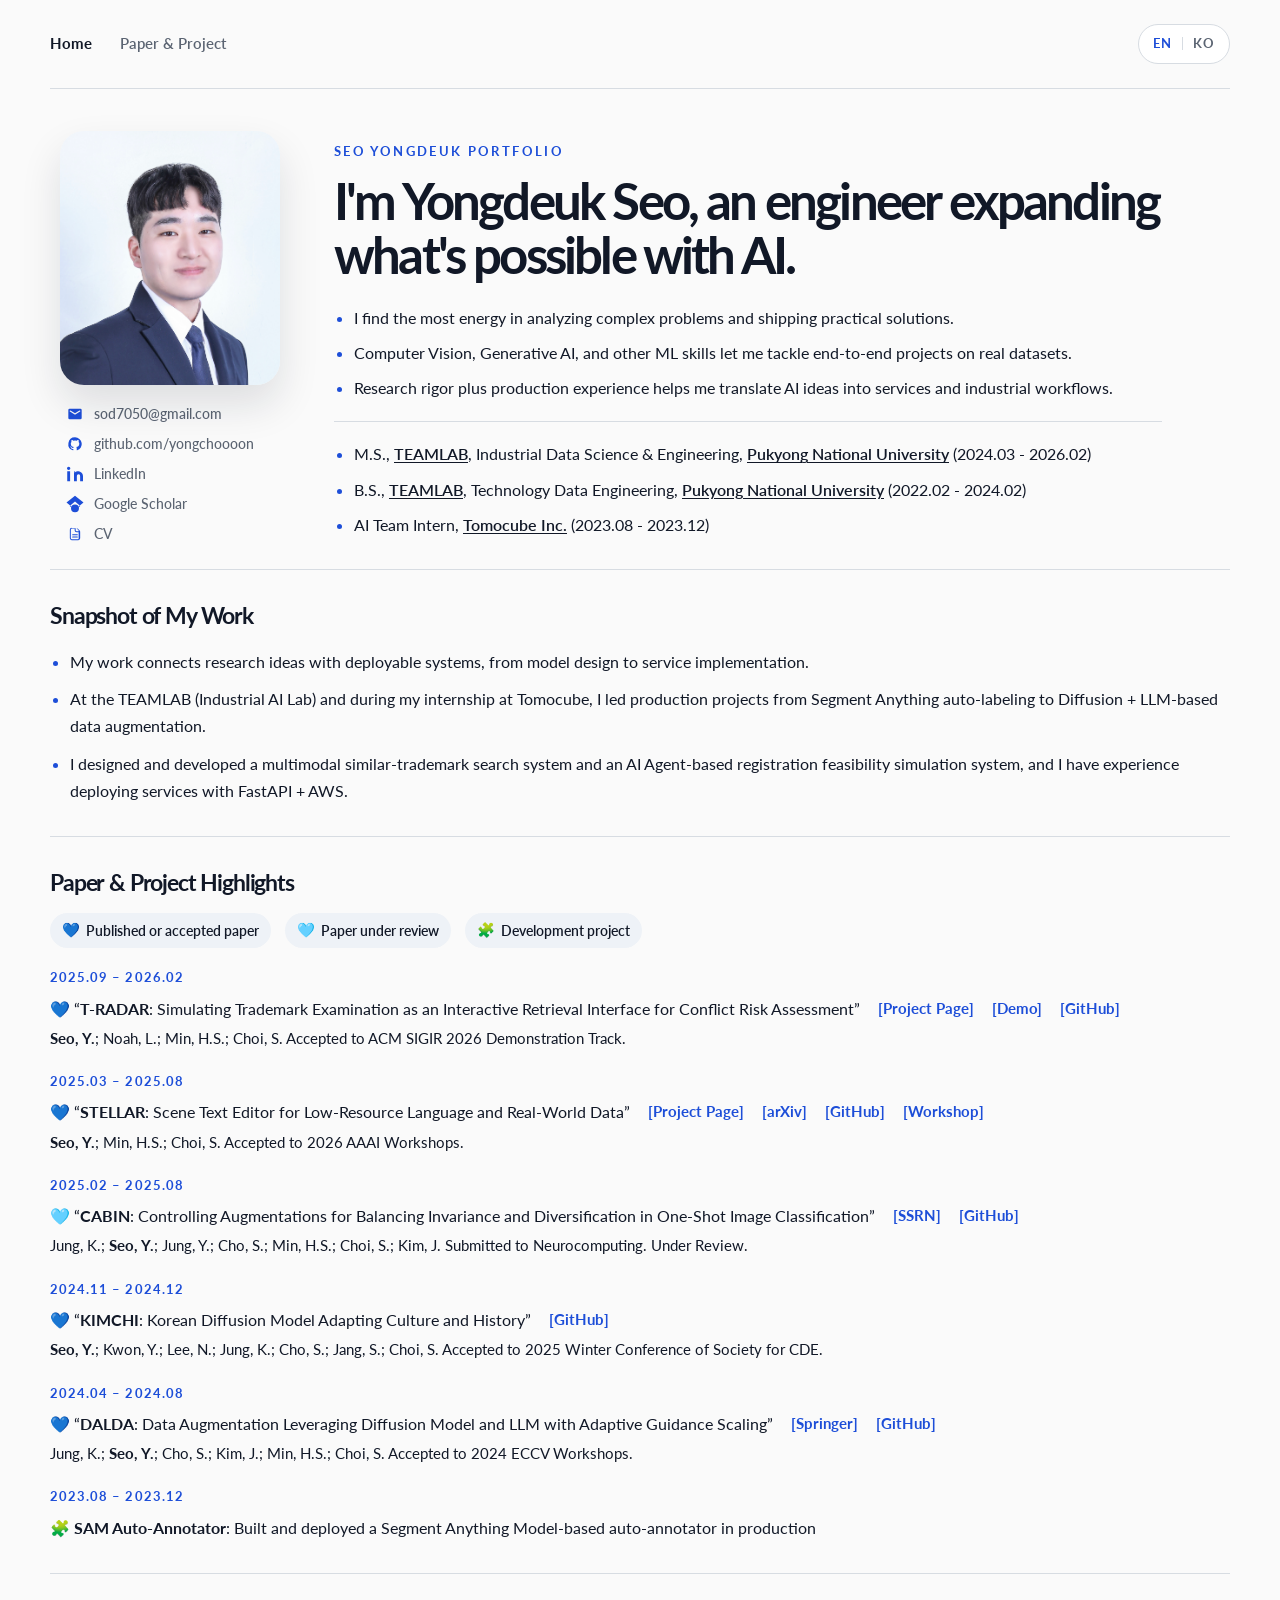
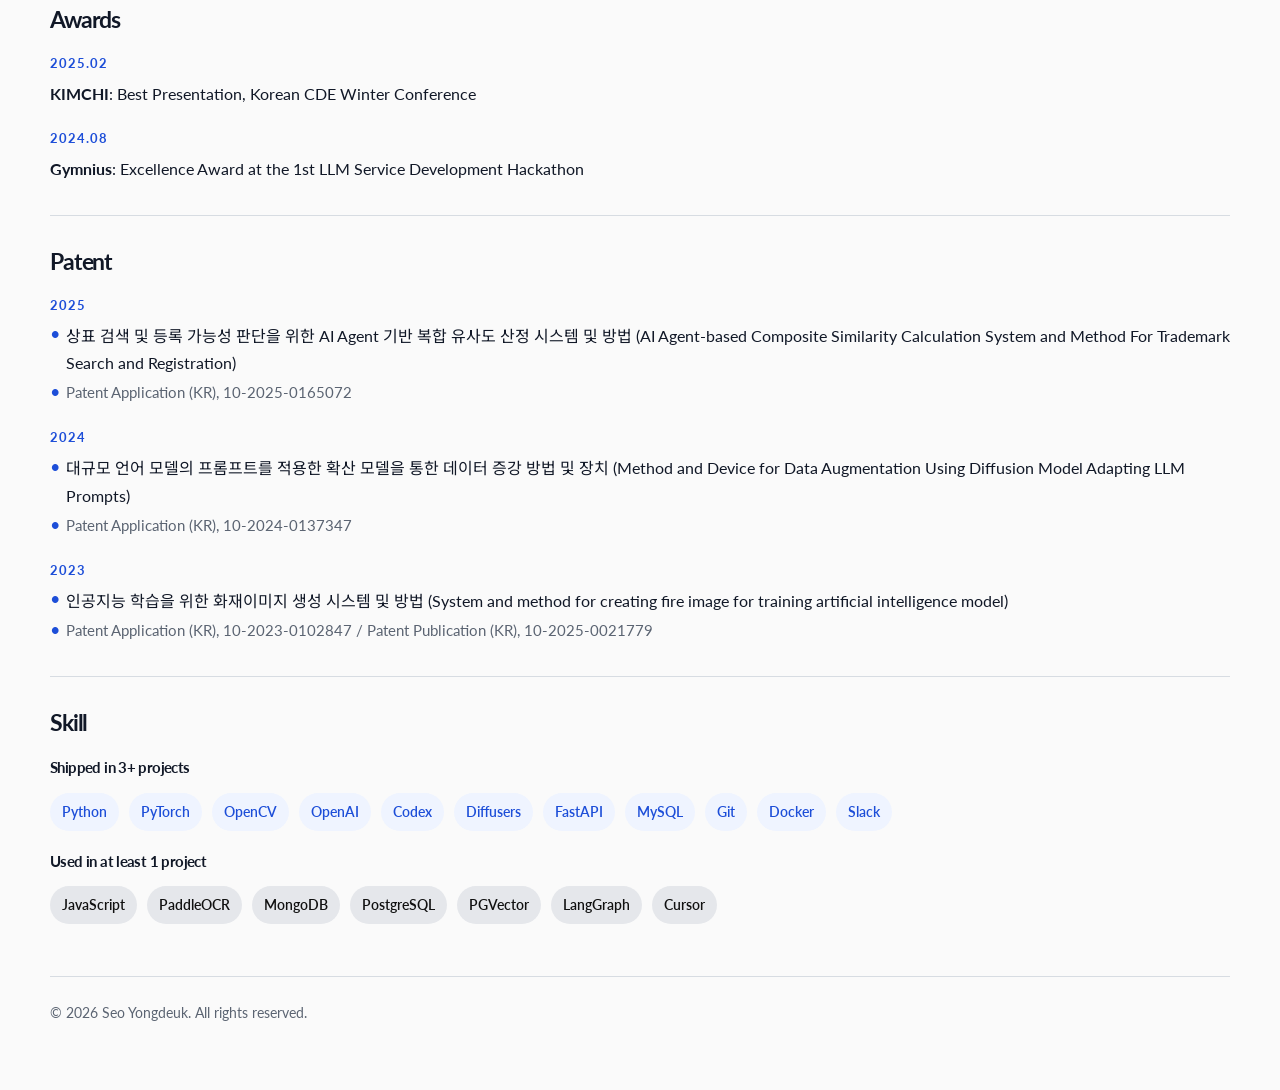
==== commit f9db3ed5: "Update portfolio paper and project pages" ====
--- a/portfolio/index.html
+++ b/portfolio/index.html
@@ -20,12 +20,9 @@
   <div class="page">
     <header class="hero">
       <div class="topbar">
-        <nav class="topnav" aria-label="Section links">
-          <a href="#about" data-nav-key="about">About</a>
-          <a href="#projects" data-nav-key="projects">Projects</a>
-          <a href="#awards" data-nav-key="awards">Awards</a>
-          <a href="#patents" data-nav-key="patents">Patents</a>
-          <a href="#skills" data-nav-key="skills">Skills</a>
+        <nav class="topnav" aria-label="Page links">
+          <a class="is-active" href="./" data-topnav-key="home">Home</a>
+          <a href="./papers/" data-topnav-key="papers">Paper &amp; Project</a>
         </nav>
         <button class="lang-toggle" id="lang-toggle" type="button" aria-label="View in Korean">
           <span class="lang-option" data-lang-option="en">EN</span>
@@ -42,7 +39,13 @@
           </button>
 
           <div class="contact-links" aria-label="Contact links">
-            <a class="contact-icon-link" href="mailto:sod7050@gmail.com" aria-label="Send email">
+            <a
+              class="contact-icon-link"
+              id="email-copy-link"
+              href="mailto:sod7050@gmail.com"
+              aria-label="Copy email address"
+              data-copy-text="sod7050@gmail.com"
+            >
               <span class="contact-icon-shell" aria-hidden="true">
                 <svg viewBox="0 0 24 24">
                   <path d="M20 4H4a2 2 0 0 0-2 2v12a2 2 0 0 0 2 2h16a2 2 0 0 0 2-2V6a2 2 0 0 0-2-2Zm-.4 4.25-7.07 4.42a1 1 0 0 1-1.06 0L4.4 8.25A.85.85 0 0 1 5.3 6.8L12 11l6.7-4.2a.85.85 0 1 1 .9 1.45Z"/>
@@ -103,7 +106,16 @@
       </section>
 
       <section class="section" id="projects">
-        <h2 class="section-title" id="projects-title"></h2>
+        <div class="section-title-row section-title-row-link">
+          <a class="section-title-link" href="./papers/" title="Open Paper and Project page">
+            <h2 class="section-title" id="projects-title"></h2>
+            <span class="section-title-link-button" aria-hidden="true">
+              <svg viewBox="0 0 24 24">
+                <path d="M8 6L16.5 12L8 18" fill="none" stroke="currentColor" stroke-width="2.6" stroke-linecap="round" stroke-linejoin="round"/>
+              </svg>
+            </span>
+          </a>
+        </div>
         <div class="project-legend" id="projects-legend"></div>
         <div class="entry-list" id="projects-list"></div>
       </section>
@@ -139,6 +151,8 @@
     <footer class="footer" id="footer-text"></footer>
   </div>
 
+  <div class="copy-toast" id="copy-toast" role="status" aria-live="polite" aria-atomic="true"></div>
+
   <script src="./app.js"></script>
 </body>
 </html>
--- a/portfolio/styles.css
+++ b/portfolio/styles.css
@@ -67,6 +67,11 @@
   color: var(--accent);
 }
 
+.topnav a.is-active {
+  color: var(--text);
+  font-weight: 700;
+}
+
 .lang-toggle {
   display: inline-flex;
   align-items: center;
@@ -275,6 +280,30 @@
   transform: translateY(-1px) scale(1.01);
 }
 
+.copy-toast {
+  position: fixed;
+  left: 50%;
+  bottom: 28px;
+  z-index: 1200;
+  padding: 9px 14px;
+  border-radius: 999px;
+  background: rgba(17, 24, 39, 0.92);
+  color: #fff;
+  font-size: 0.86rem;
+  font-weight: 600;
+  line-height: 1.2;
+  transform: translate(-50%, 10px);
+  opacity: 0;
+  pointer-events: none;
+  transition: opacity 0.18s ease, transform 0.18s ease;
+  box-shadow: 0 14px 28px rgba(15, 23, 42, 0.22);
+}
+
+.copy-toast.is-visible {
+  opacity: 1;
+  transform: translate(-50%, 0);
+}
+
 .scholar-link svg {
   width: 20px;
   height: 20px;
@@ -290,6 +319,52 @@
   font-size: 1.45rem;
   line-height: 1.2;
   letter-spacing: -0.05em;
+}
+
+.section-title-row {
+  display: flex;
+  align-items: center;
+  gap: 10px;
+}
+
+.section-title-link {
+  display: inline-flex;
+  align-items: center;
+  gap: 10px;
+}
+
+.section-title-link-button {
+  display: inline-flex;
+  align-items: center;
+  justify-content: center;
+  width: 20px;
+  height: 20px;
+  color: #c8cdd6;
+  opacity: 0;
+  transform: translateX(-6px);
+  transition: opacity 0.18s ease, transform 0.18s ease, color 0.18s ease;
+}
+
+.section-title-link-button svg {
+  width: 20px;
+  height: 20px;
+}
+
+.section-title-link:hover .section-title-link-button,
+.section-title-link:focus-visible .section-title-link-button,
+.section-title-row-link:focus-within .section-title-link-button {
+  opacity: 1;
+  transform: translateX(0);
+}
+
+.section-title-link:hover,
+.section-title-link:focus-visible {
+  color: var(--text);
+}
+
+.section-title-link:hover .section-title-link-button,
+.section-title-link:focus-visible .section-title-link-button {
+  color: #aeb6c2;
 }
 
 .about-list {
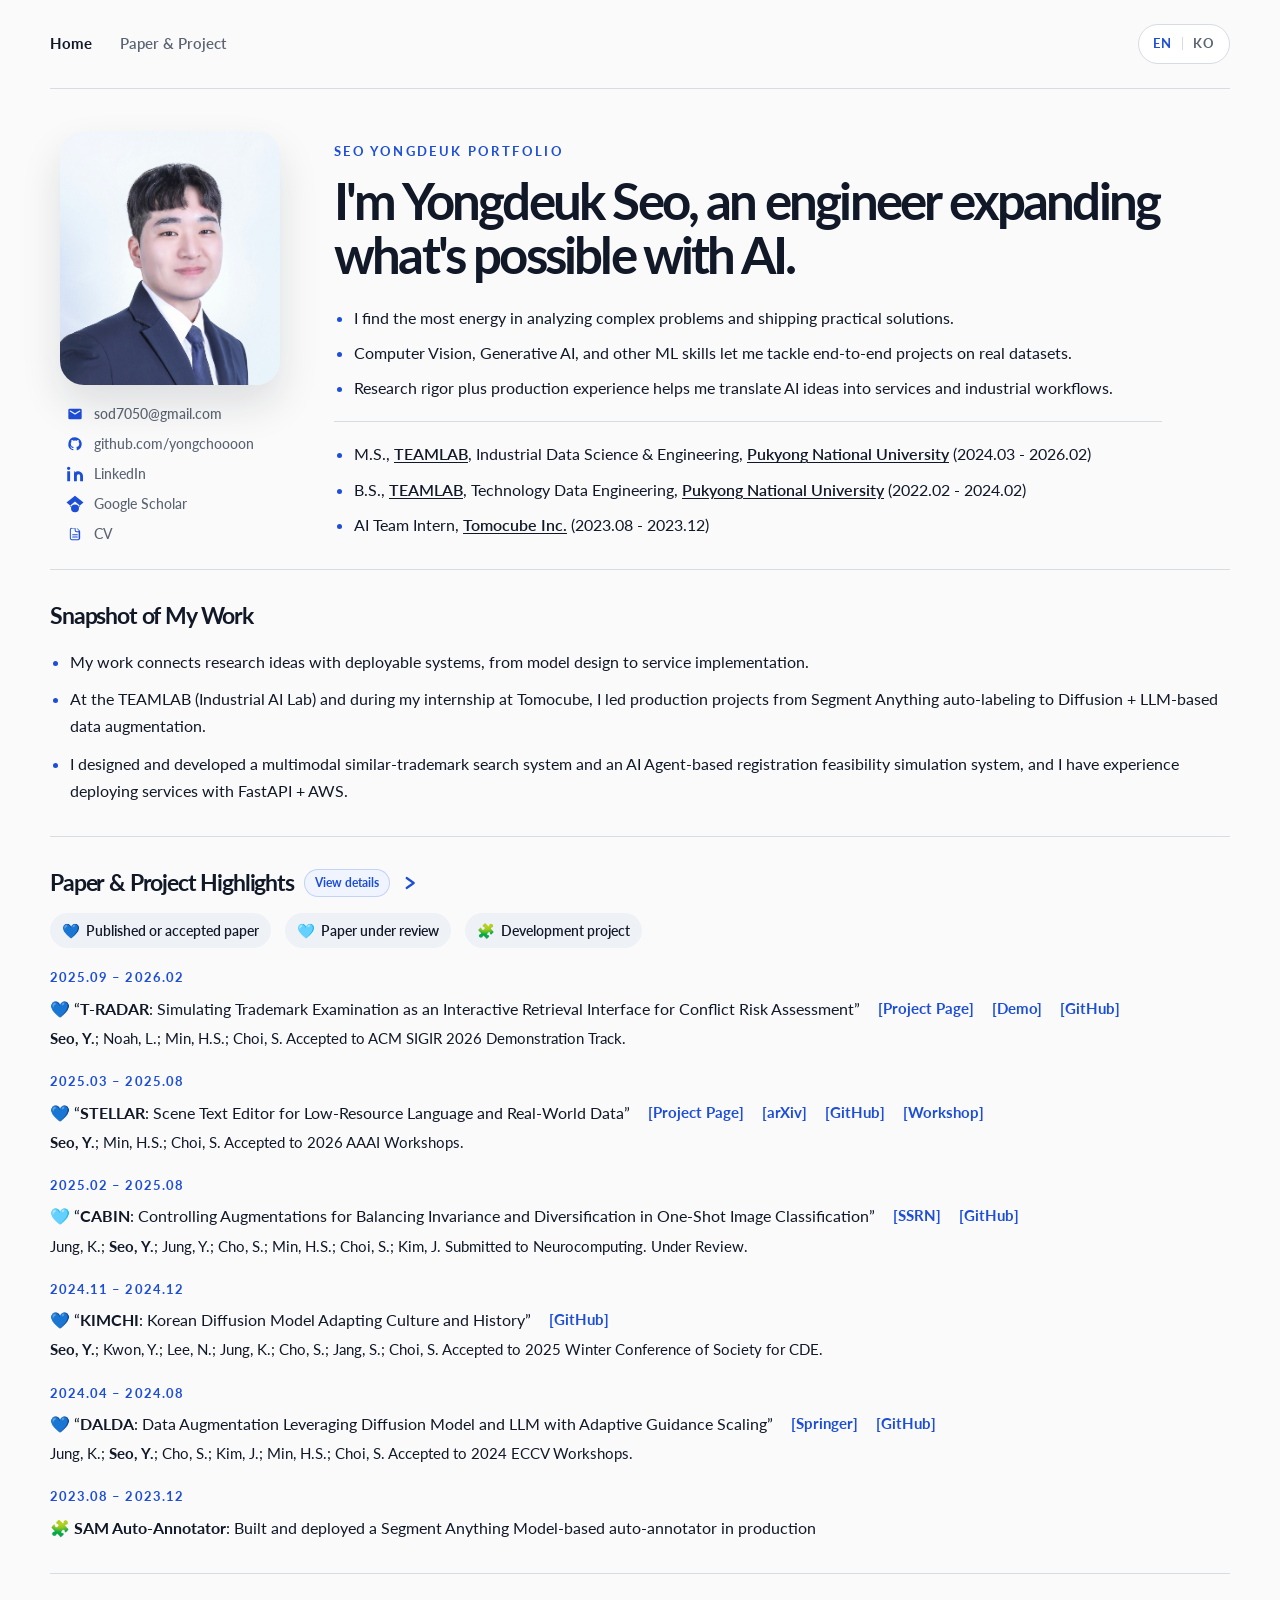
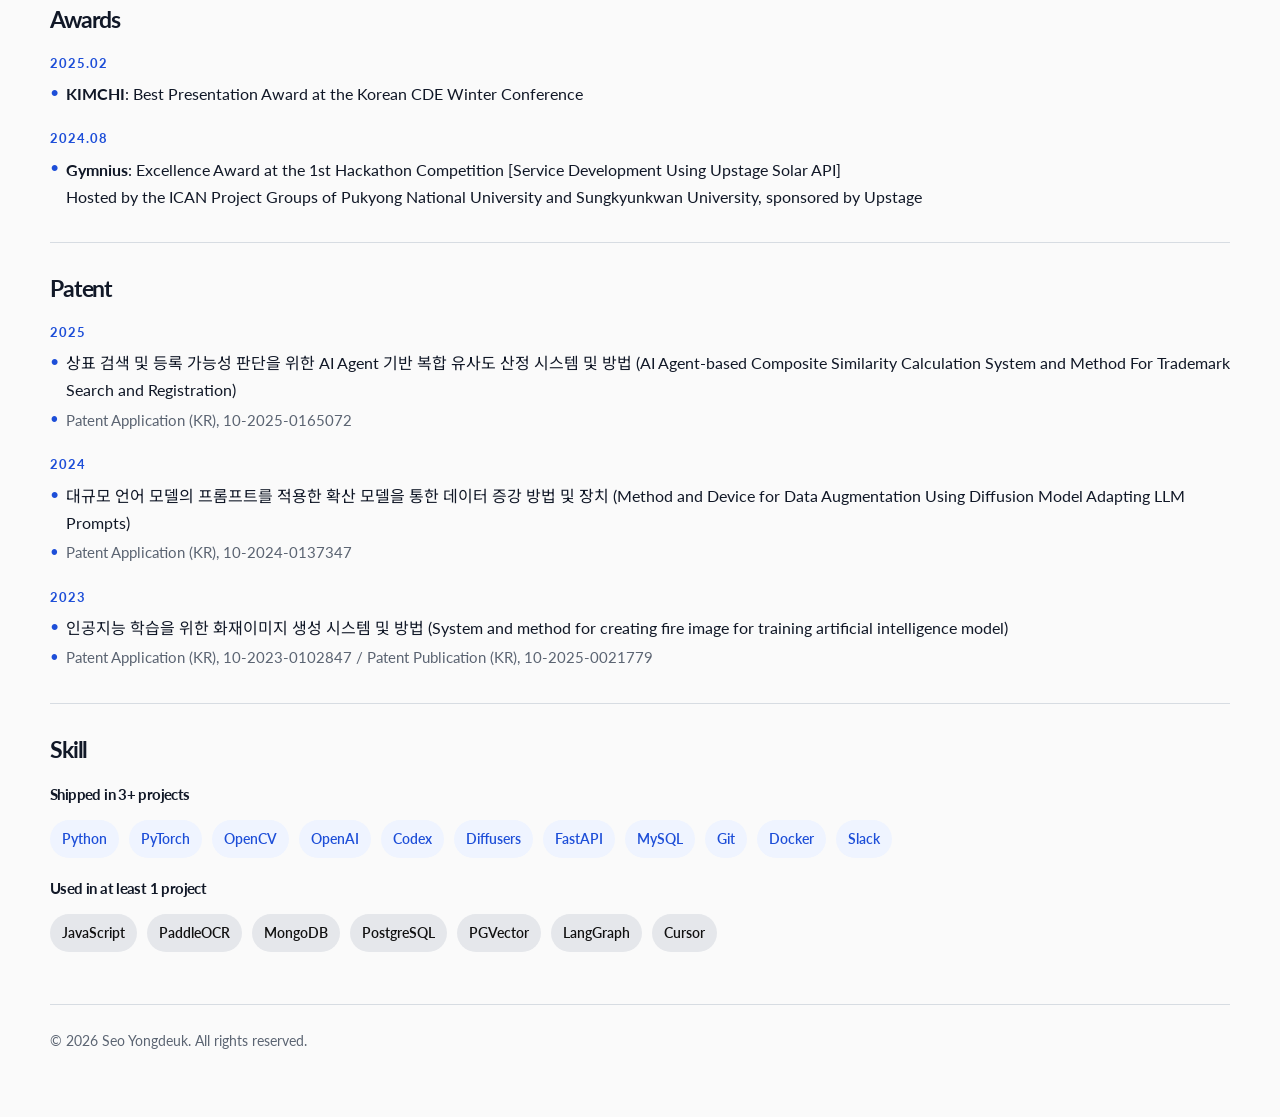
==== commit 5a8453ac: "Improve portfolio project link affordance" ====
--- a/portfolio/index.html
+++ b/portfolio/index.html
@@ -107,8 +107,15 @@
 
       <section class="section" id="projects">
         <div class="section-title-row section-title-row-link">
-          <a class="section-title-link" href="./papers/" title="Open Paper and Project page">
+          <a
+            class="section-title-link"
+            id="projects-title-link"
+            href="./papers/"
+            title="Open Paper and Project page"
+            aria-label="Open Paper and Project page"
+          >
             <h2 class="section-title" id="projects-title"></h2>
+            <span class="section-title-link-cta" id="projects-title-link-cta">View details</span>
             <span class="section-title-link-button" aria-hidden="true">
               <svg viewBox="0 0 24 24">
                 <path d="M8 6L16.5 12L8 18" fill="none" stroke="currentColor" stroke-width="2.6" stroke-linecap="round" stroke-linejoin="round"/>
--- a/portfolio/styles.css
+++ b/portfolio/styles.css
@@ -329,8 +329,34 @@
 
 .section-title-link {
   display: inline-flex;
+  flex-wrap: wrap;
   align-items: center;
   gap: 10px;
+  width: fit-content;
+  max-width: 100%;
+  border-radius: 999px;
+  color: var(--text);
+  cursor: pointer;
+  transition: color 0.18s ease;
+}
+
+.section-title-link .section-title {
+  min-width: 0;
+}
+
+.section-title-link-cta {
+  display: inline-flex;
+  align-items: center;
+  min-height: 28px;
+  padding: 3px 10px;
+  border: 1px solid rgba(29, 78, 216, 0.2);
+  border-radius: 999px;
+  background: var(--accent-soft);
+  color: var(--accent);
+  font-size: 0.78rem;
+  font-weight: 700;
+  line-height: 1;
+  white-space: nowrap;
 }
 
 .section-title-link-button {
@@ -339,9 +365,9 @@
   justify-content: center;
   width: 20px;
   height: 20px;
-  color: #c8cdd6;
-  opacity: 0;
-  transform: translateX(-6px);
+  color: var(--accent);
+  opacity: 1;
+  transform: translateX(0);
   transition: opacity 0.18s ease, transform 0.18s ease, color 0.18s ease;
 }
 
@@ -354,17 +380,22 @@
 .section-title-link:focus-visible .section-title-link-button,
 .section-title-row-link:focus-within .section-title-link-button {
   opacity: 1;
-  transform: translateX(0);
+  transform: translateX(3px);
 }
 
 .section-title-link:hover,
 .section-title-link:focus-visible {
-  color: var(--text);
+  color: var(--accent);
 }
 
 .section-title-link:hover .section-title-link-button,
 .section-title-link:focus-visible .section-title-link-button {
-  color: #aeb6c2;
+  color: var(--accent);
+}
+
+.section-title-link:focus-visible {
+  outline: 3px solid rgba(29, 78, 216, 0.22);
+  outline-offset: 6px;
 }
 
 .about-list {
@@ -451,19 +482,21 @@
   font-weight: 700;
 }
 
+.entry-bullet-line,
 .patent-line {
   position: relative;
   margin: 0;
   padding-left: 16px;
 }
 
+.entry-bullet-line::before,
 .patent-line::before {
   content: '•';
   position: absolute;
   left: 0;
-  top: 0.18em;
-  color: var(--accent);
-  font-size: 1.1rem;
+  top: 0.24em;
+  color: var(--accent);
+  font-size: 1em;
   line-height: 1;
 }
 
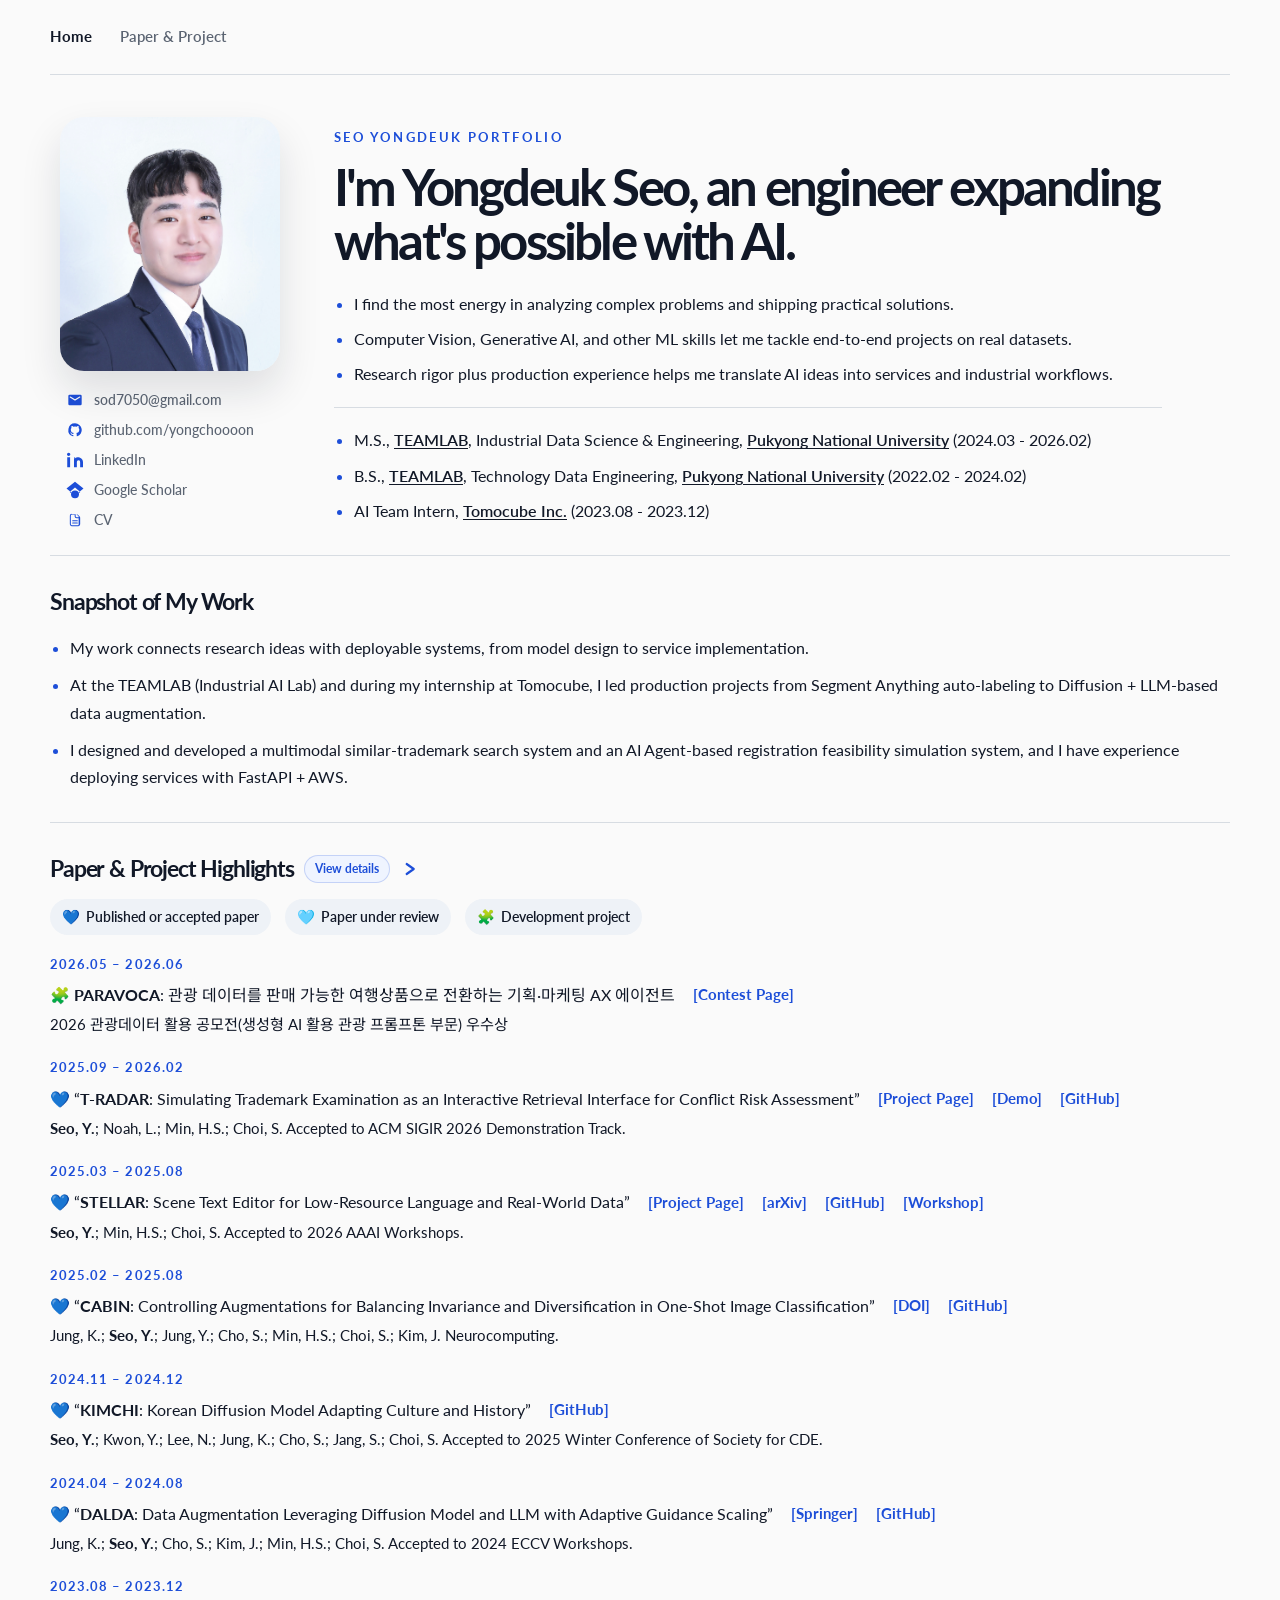
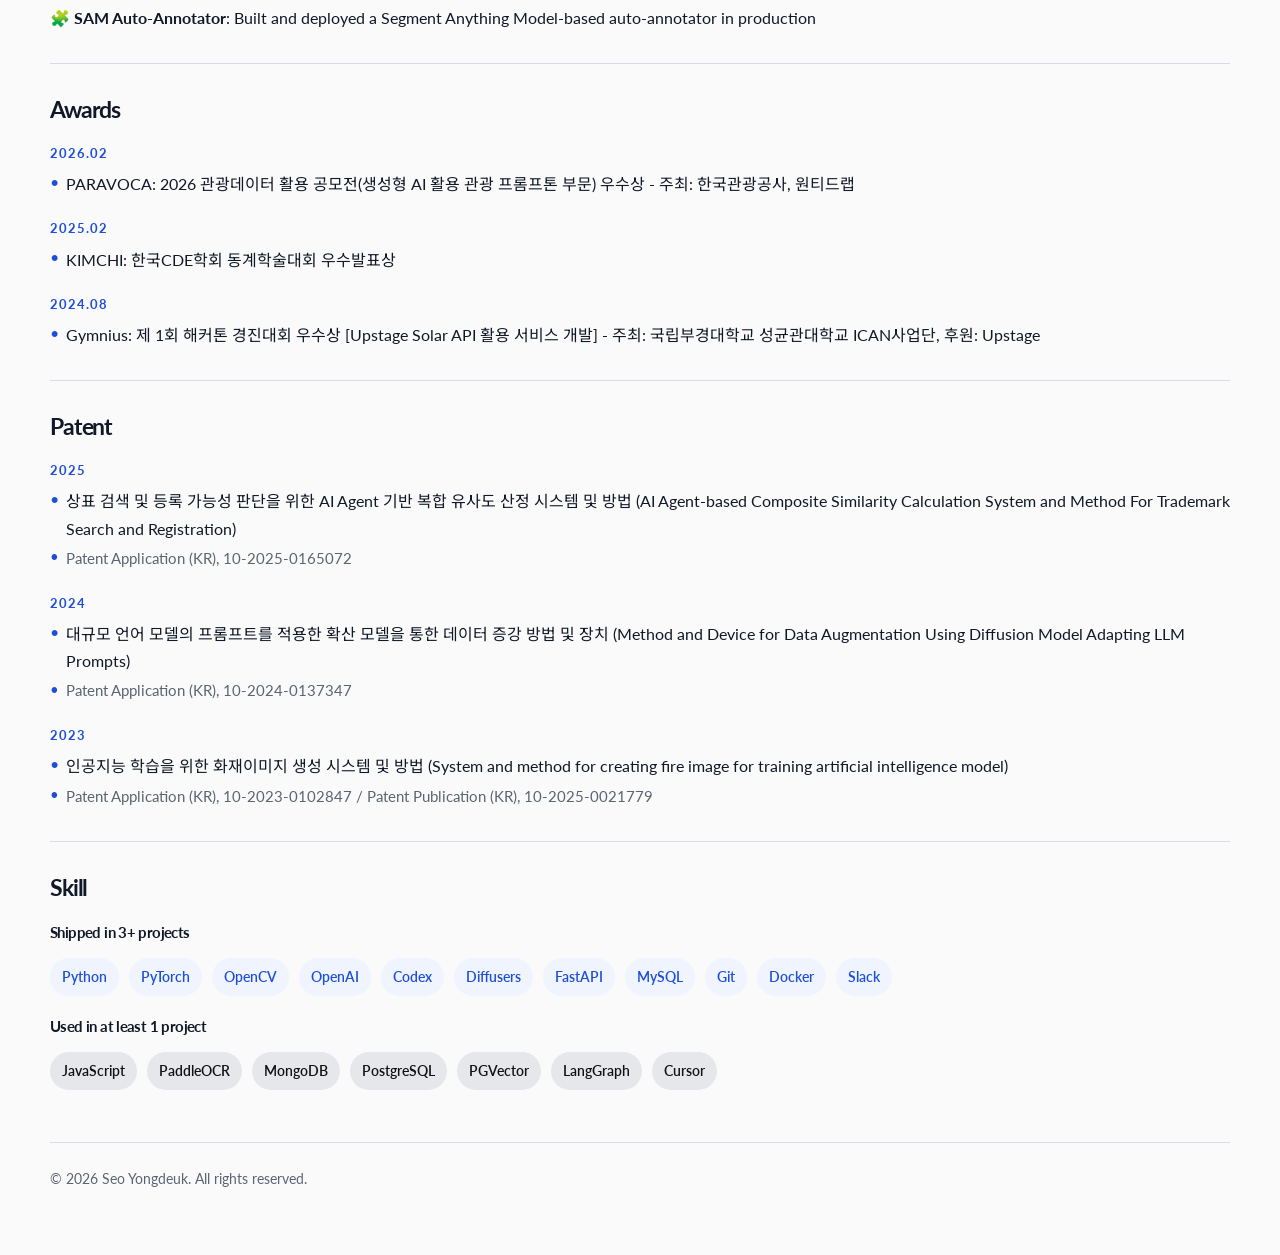
==== commit 2cb2fb40: "Update portfolio content" ====
--- a/portfolio/index.html
+++ b/portfolio/index.html
@@ -24,11 +24,6 @@
           <a class="is-active" href="./" data-topnav-key="home">Home</a>
           <a href="./papers/" data-topnav-key="papers">Paper &amp; Project</a>
         </nav>
-        <button class="lang-toggle" id="lang-toggle" type="button" aria-label="View in Korean">
-          <span class="lang-option" data-lang-option="en">EN</span>
-          <span class="lang-separator" aria-hidden="true"></span>
-          <span class="lang-option" data-lang-option="ko">KO</span>
-        </button>
       </div>
 
       <div class="hero-layout">
@@ -61,7 +56,7 @@
               </span>
               <span class="contact-link-text">github.com/yongchoooon</span>
             </a>
-            <a class="contact-icon-link" href="https://www.linkedin.com/in/yongdeuk-seo-593b81262" target="_blank" rel="noreferrer noopener" aria-label="Open LinkedIn profile">
+            <a class="contact-icon-link" href="https://www.linkedin.com/in/yongdeuk-seo-741ba9f72f" target="_blank" rel="noreferrer noopener" aria-label="Open LinkedIn profile">
               <span class="contact-icon-shell" aria-hidden="true">
                 <svg viewBox="0 0 24 24">
                   <path d="M4.98 3.5C4.98 4.88 3.87 6 2.5 6S0 4.88 0 3.5 1.12 1 2.5 1s2.48 1.12 2.48 2.5ZM.35 8h4.3v15H.35V8Zm7.07 0h4.12v2.05h.06c.57-1.08 1.98-2.22 4.08-2.22C20.05 7.83 24 10.2 24 15.3V23h-4.3v-6.83c0-1.63-.03-3.72-2.27-3.72-2.28 0-2.63 1.78-2.63 3.61V23h-4.3V8Z"/>
--- a/portfolio/styles.css
+++ b/portfolio/styles.css
@@ -70,35 +70,6 @@
 .topnav a.is-active {
   color: var(--text);
   font-weight: 700;
-}
-
-.lang-toggle {
-  display: inline-flex;
-  align-items: center;
-  gap: 10px;
-  padding: 8px 14px;
-  border: 1px solid var(--line);
-  border-radius: 999px;
-  background: #fff;
-  color: var(--muted);
-  cursor: pointer;
-}
-
-.lang-option {
-  font-size: 0.8rem;
-  font-weight: 700;
-  letter-spacing: 0.08em;
-}
-
-.lang-separator {
-  width: 1px;
-  height: 13px;
-  background: var(--line);
-}
-
-.lang-toggle[data-active-lang="en"] [data-lang-option="en"],
-.lang-toggle[data-active-lang="ko"] [data-lang-option="ko"] {
-  color: var(--accent);
 }
 
 .hero-layout {
@@ -569,10 +540,6 @@
     gap: 16px;
   }
 
-  .lang-toggle {
-    width: fit-content;
-  }
-
   .hero-layout {
     grid-template-columns: 1fr;
     gap: 28px;
